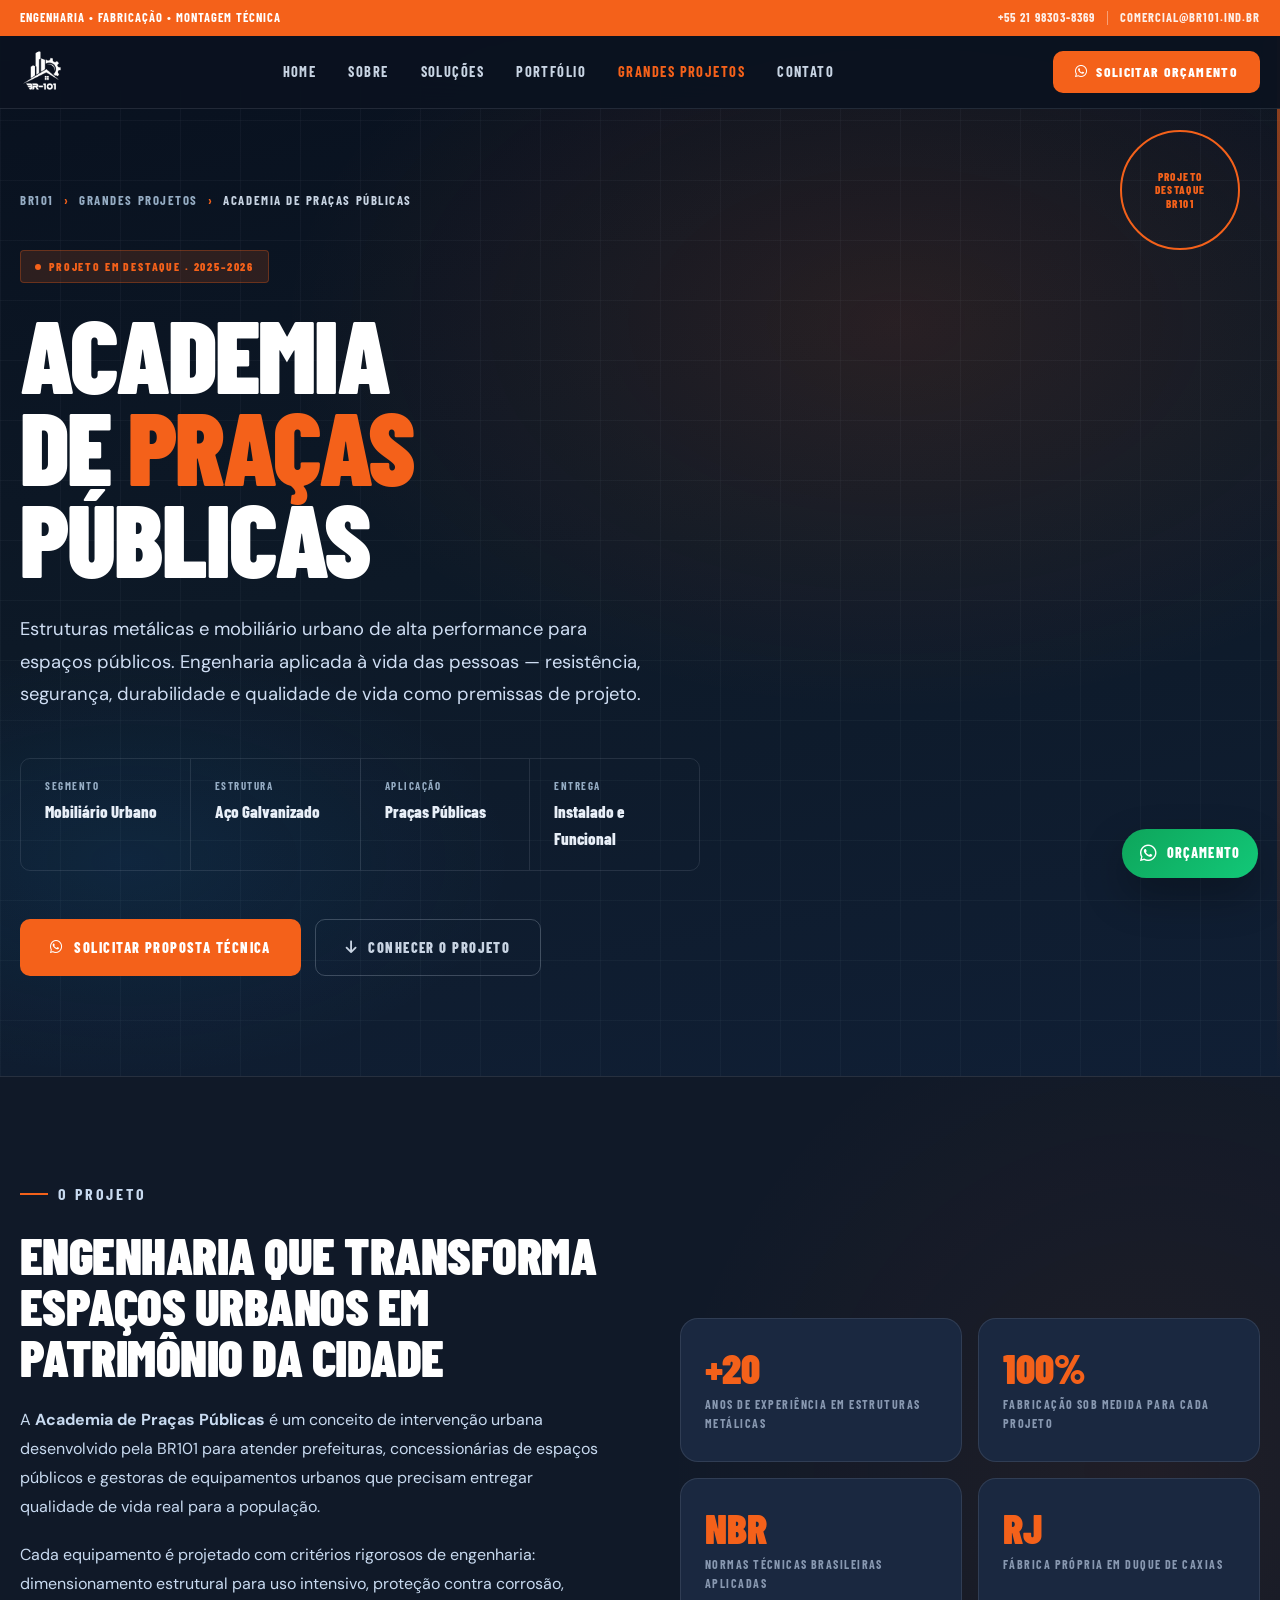
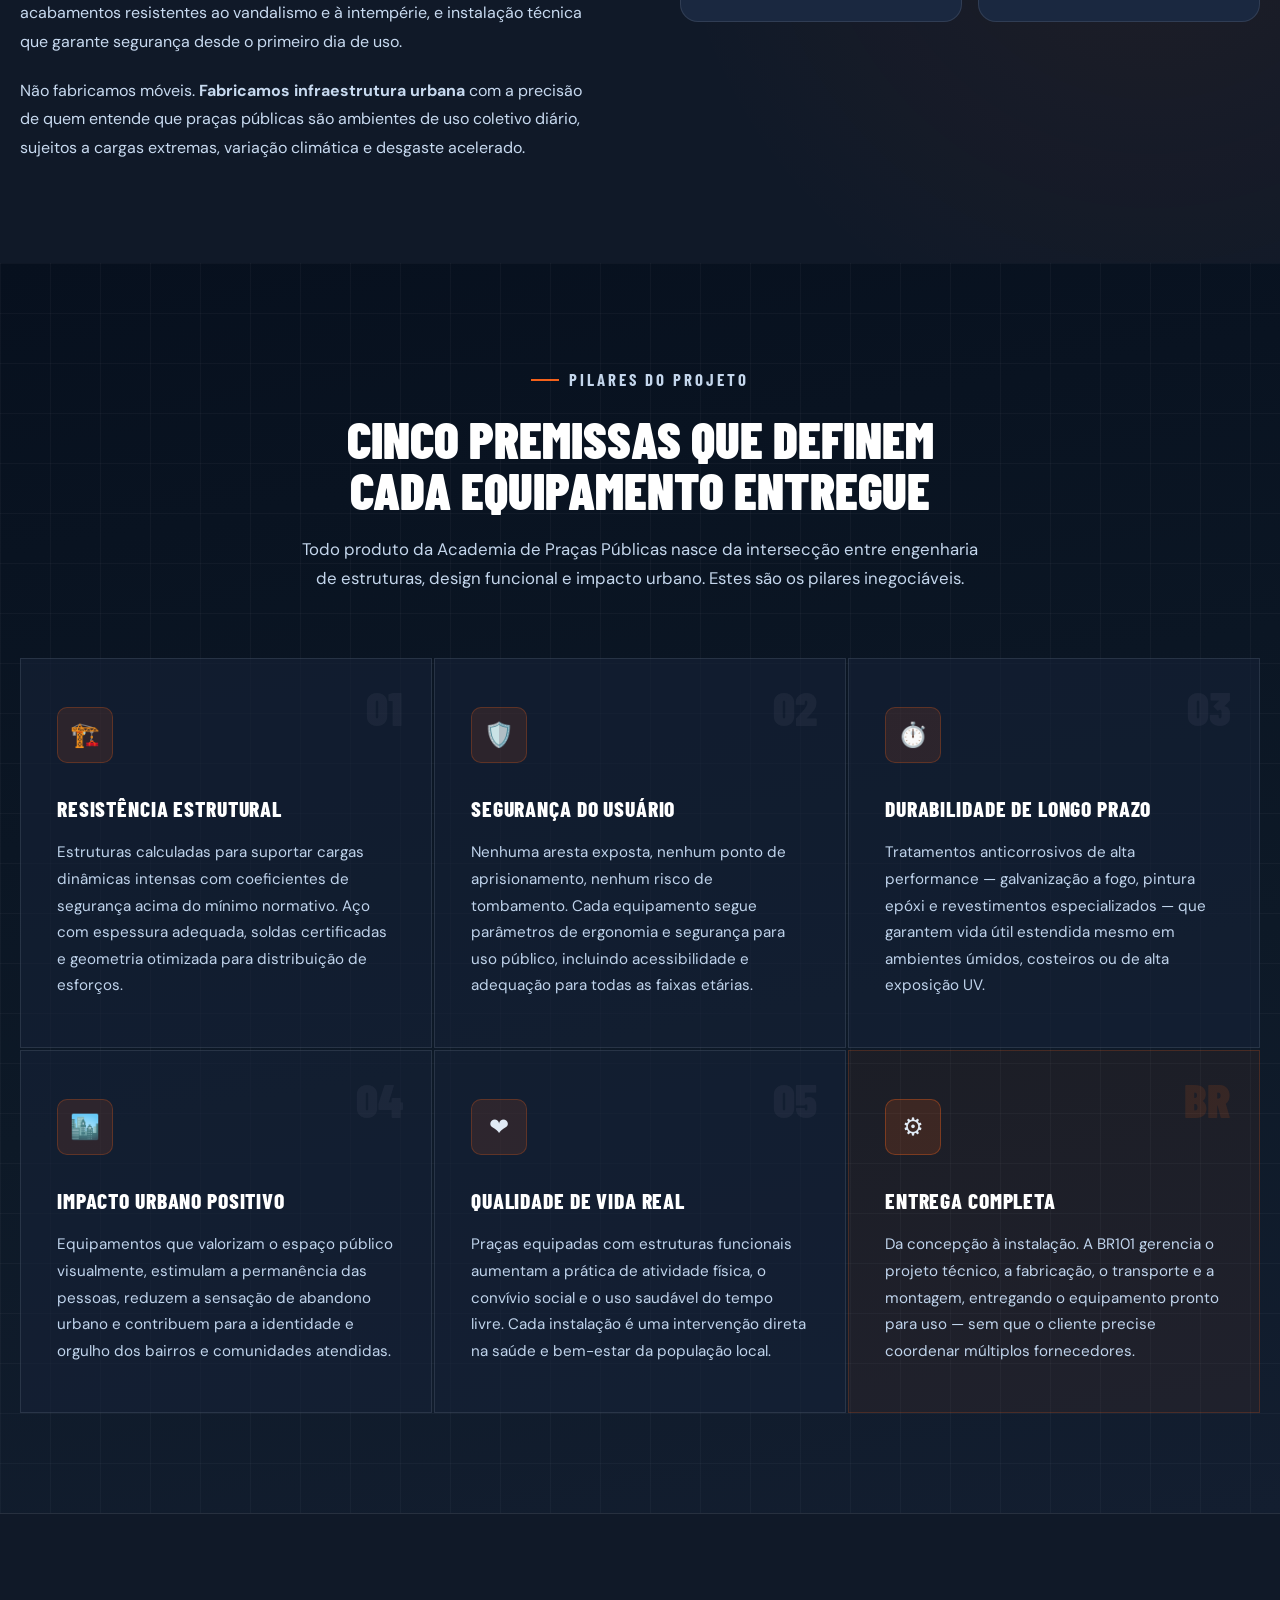
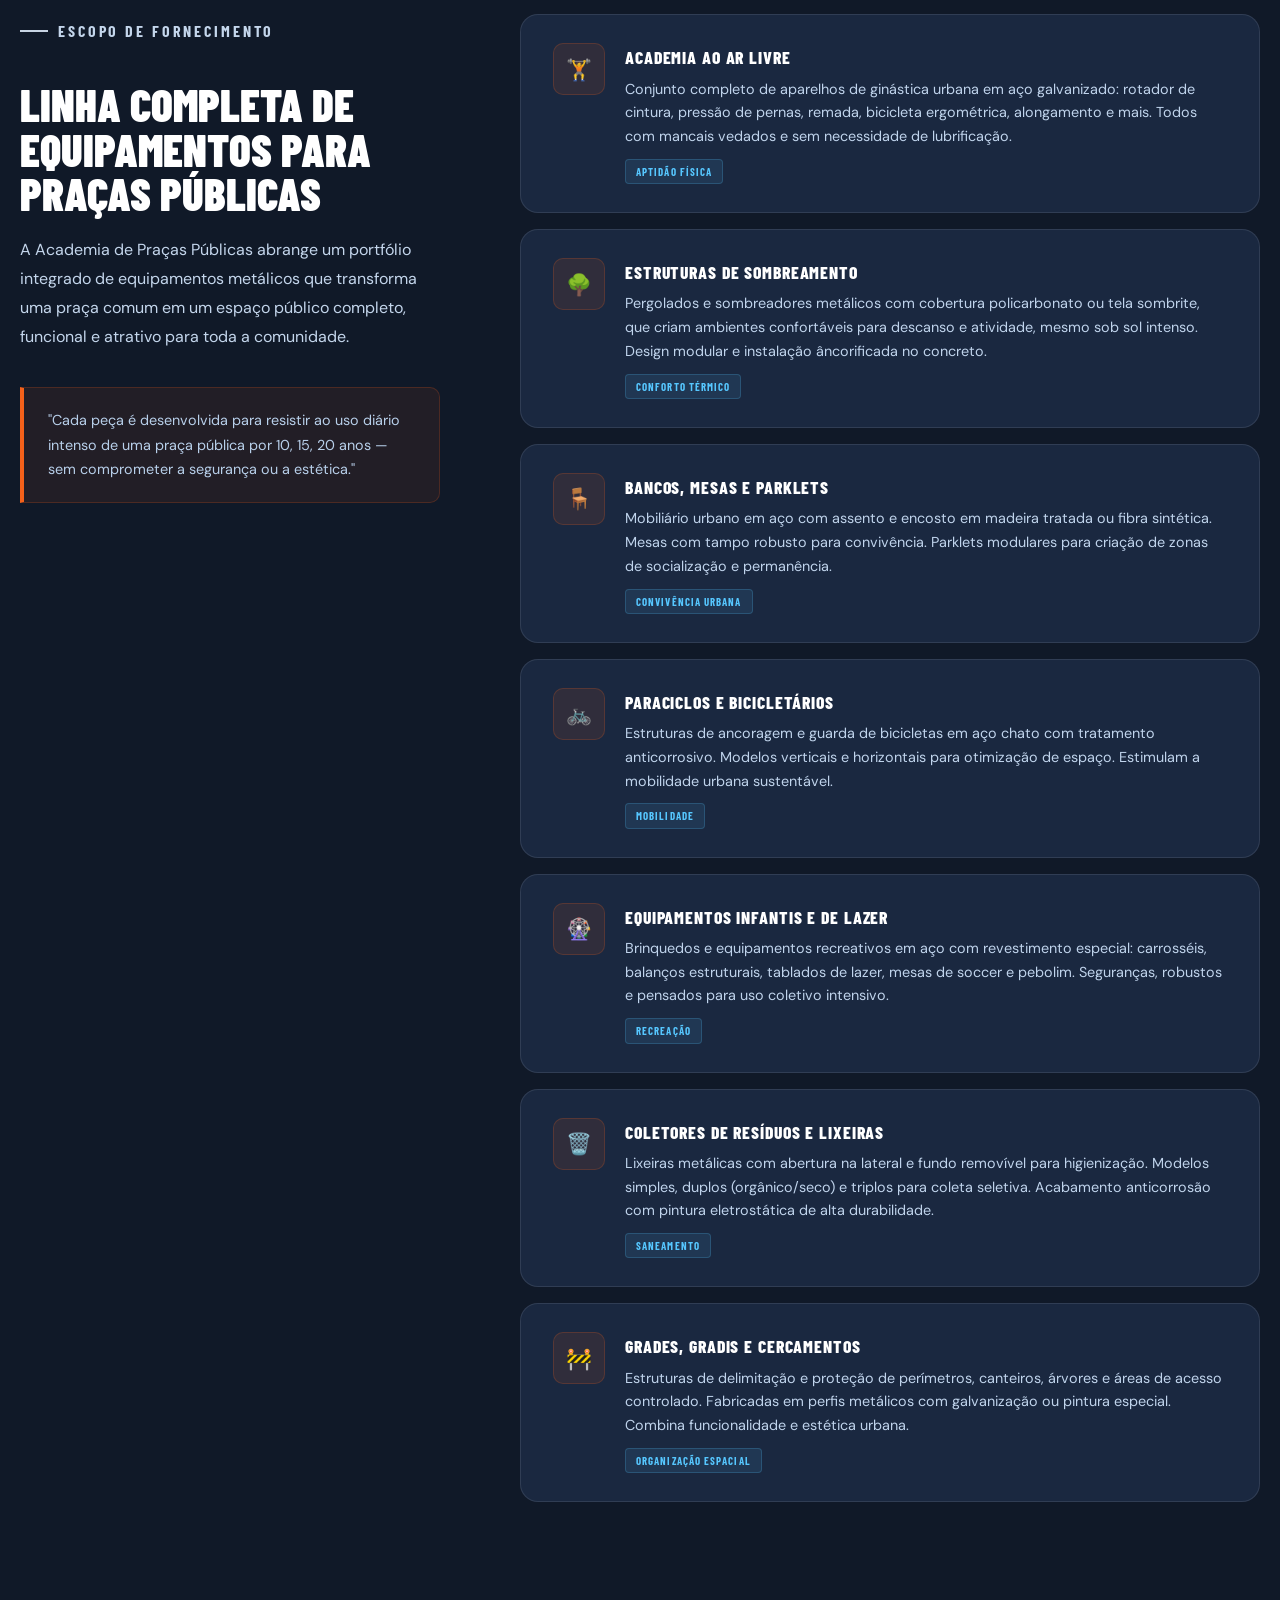
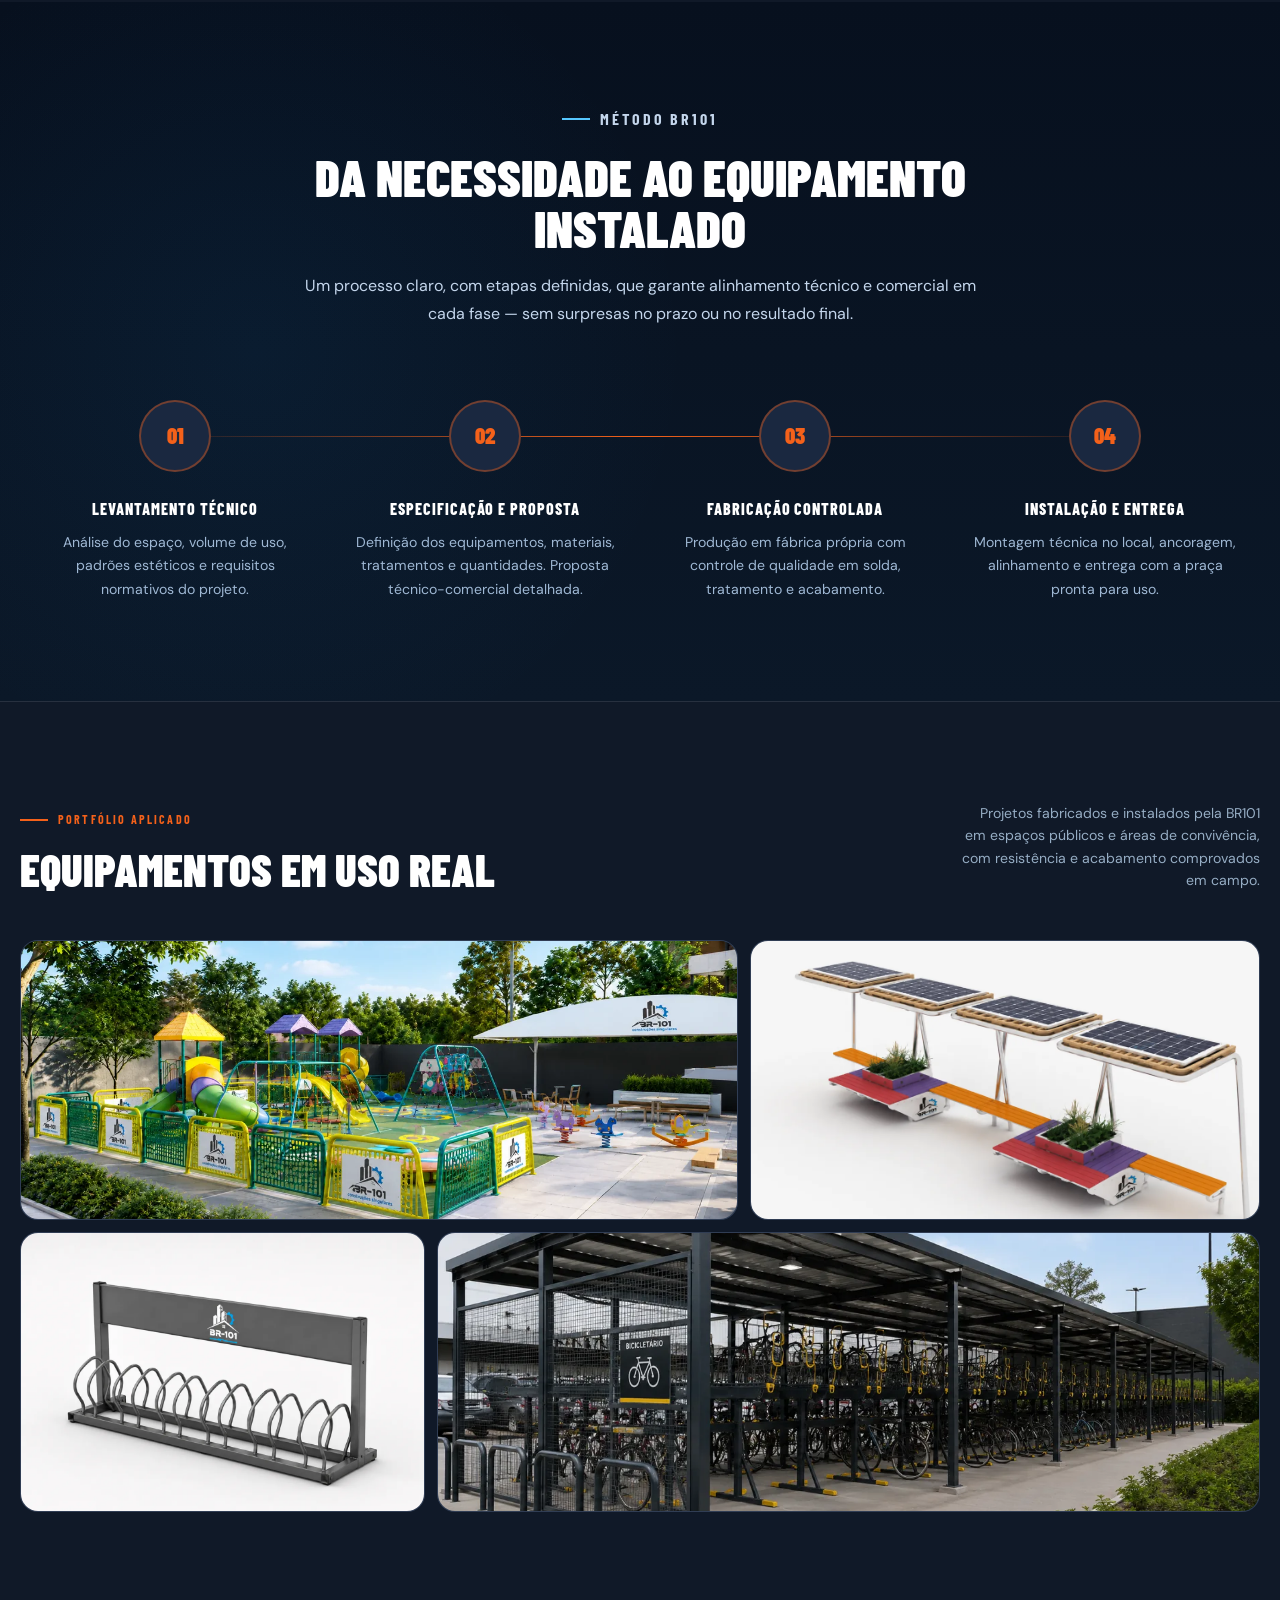
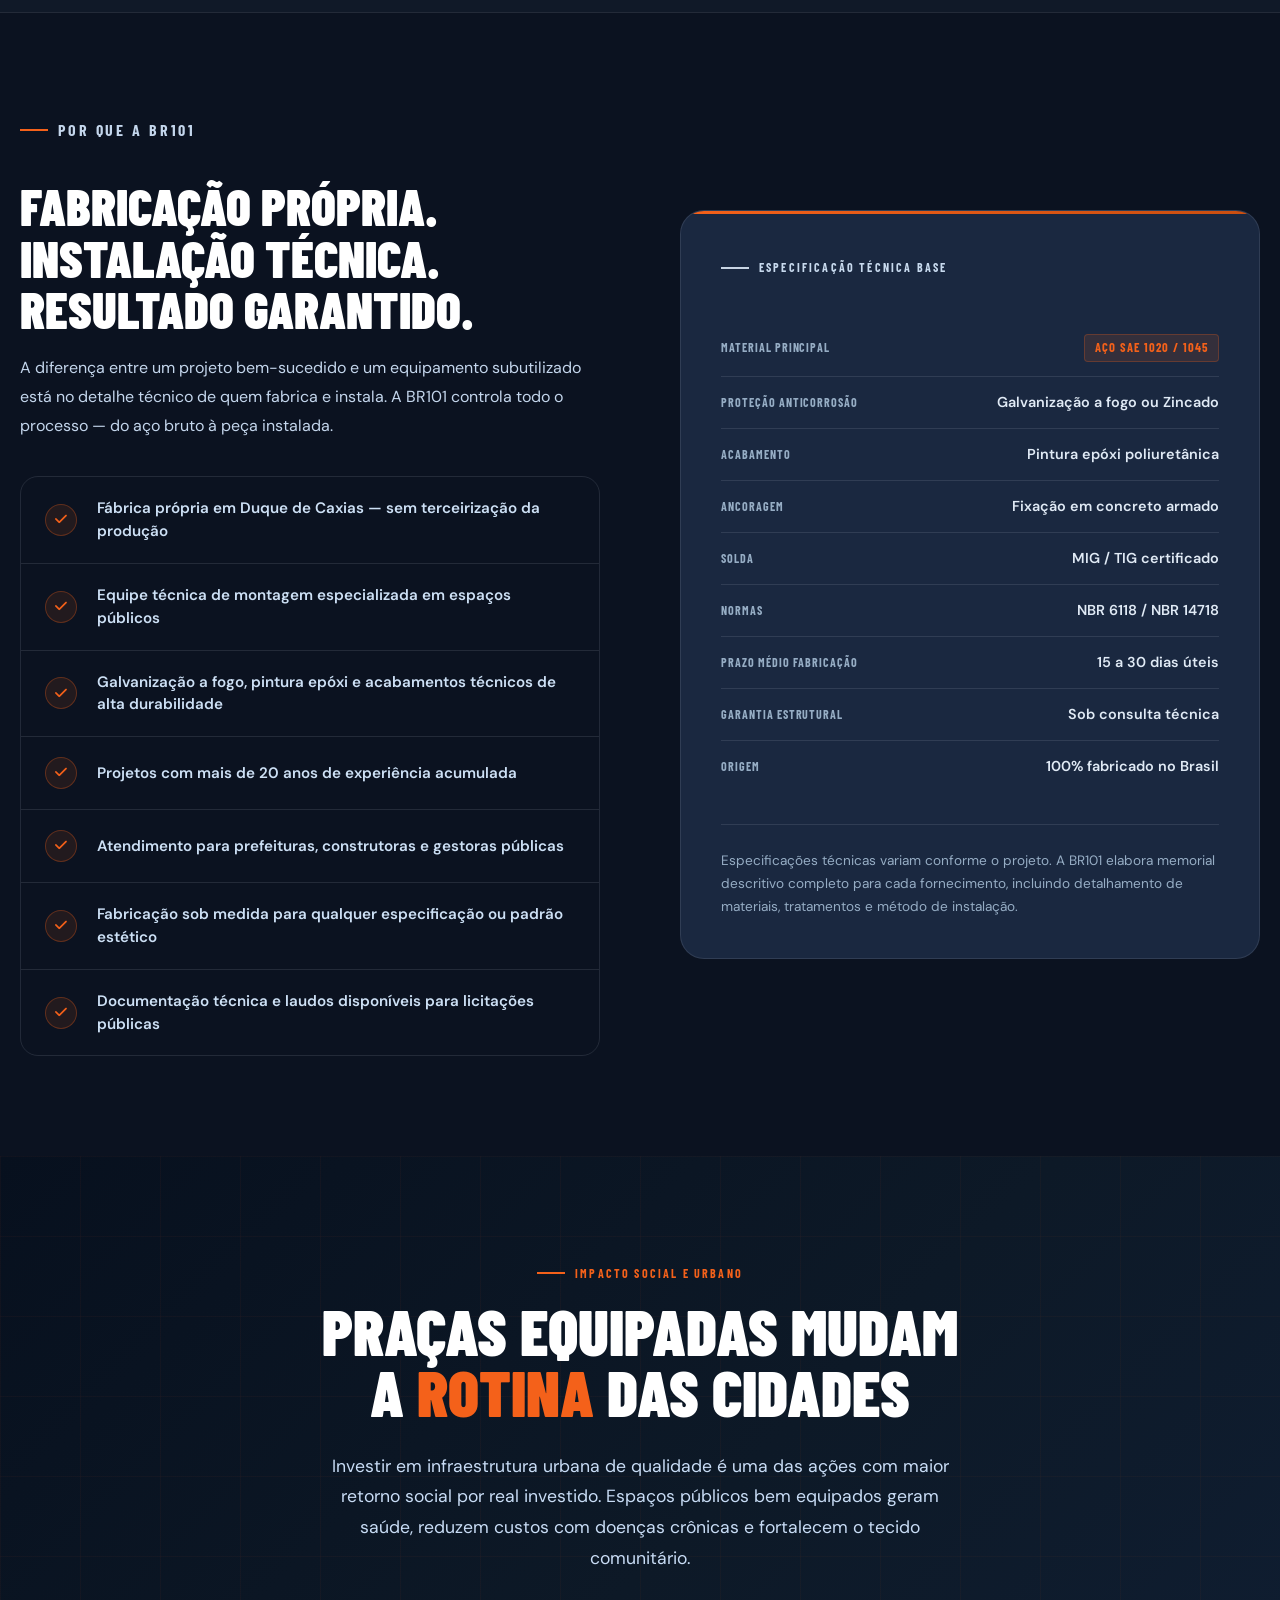
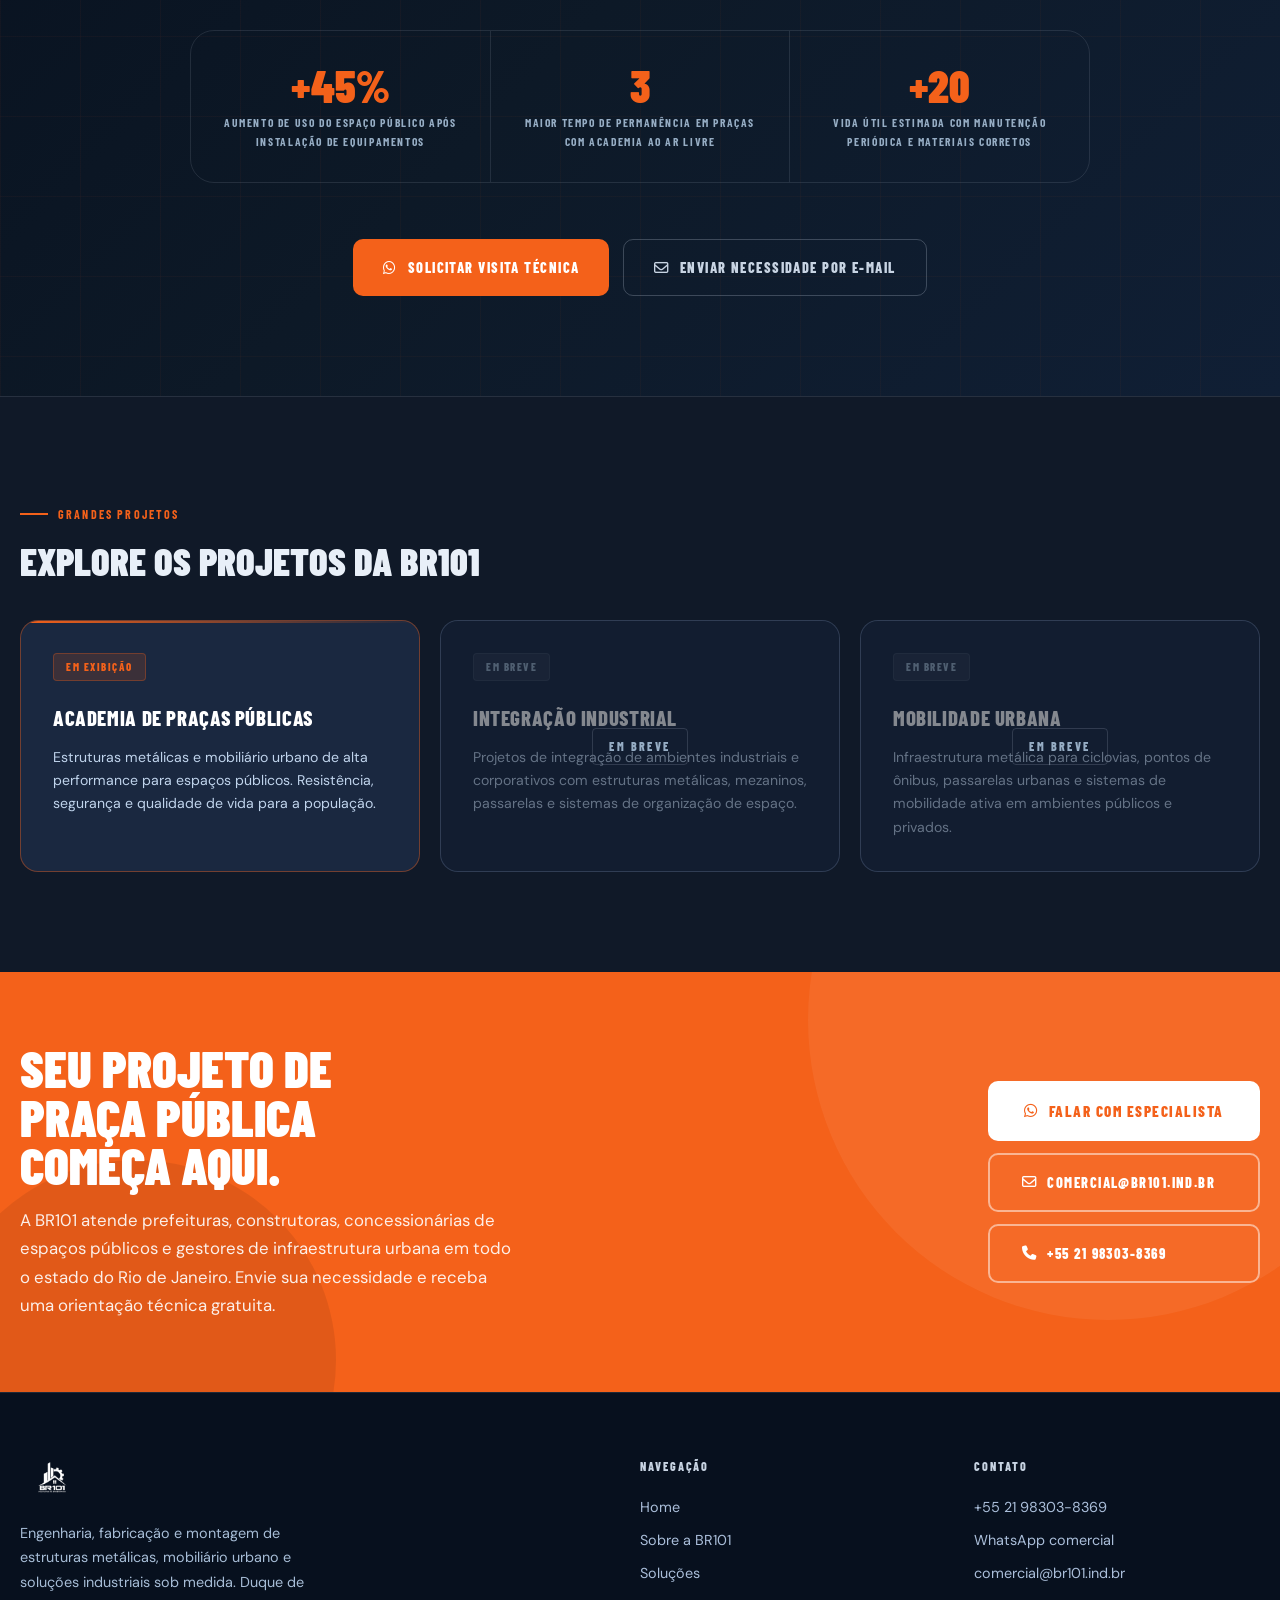
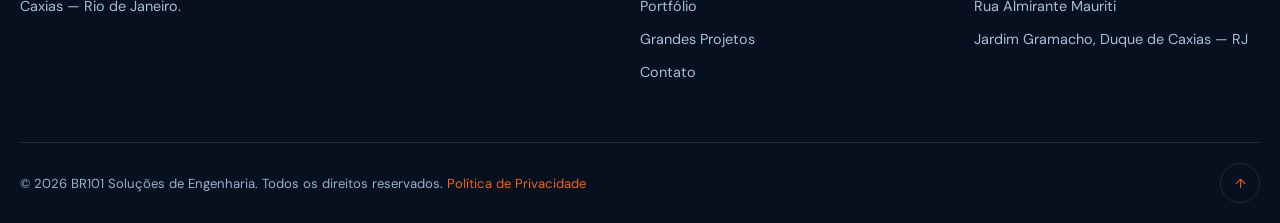
==== grandes-projetos.html @ 7567771e "Versao inicial do site BR101" ====
<!DOCTYPE html>
<html lang="pt-BR">
<head>
<meta charset="utf-8"/>
<meta content="width=device-width, initial-scale=1.0" name="viewport"/>
<meta name="description" content="BR101 Grandes Projetos — Academia de Praças Públicas: estruturas metálicas e mobiliário urbano de alta performance para espaços públicos com resistência, segurança e impacto urbano."/>
<meta property="og:title" content="BR101 | Grandes Projetos — Academia de Praças Públicas"/>
<meta property="og:description" content="Estruturas metálicas e mobiliário urbano de alta performance para espaços públicos. Resistência, segurança, durabilidade e qualidade de vida para a população."/>
<meta property="og:type" content="website"/>
<meta name="theme-color" content="#0b1220"/>
<title>BR101 | Grandes Projetos — Academia de Praças Públicas</title>

<!-- Fonts -->
<link href="https://fonts.googleapis.com" rel="preconnect"/>
<link crossorigin="" href="https://fonts.gstatic.com" rel="preconnect"/>
<link href="https://fonts.googleapis.com/css2?family=Barlow+Condensed:wght@400;600;700;800;900&family=DM+Sans:wght@400;500;600;700&family=Barlow:wght@400;500;600;700&display=swap" rel="stylesheet"/>
<link rel="stylesheet" href="https://cdnjs.cloudflare.com/ajax/libs/font-awesome/6.5.0/css/all.min.css"/>

<style>
/* ============================================================
   BR101 — GRANDES PROJETOS
   Design: Industrial-Técnico | Tipografia: Barlow Condensed + DM Sans
   Paleta: Navy profundo + Laranja industrial + Aço
============================================================ */

:root {
  --navy:        #0b1220;
  --navy-mid:    #101928;
  --navy-soft:   #162238;
  --navy-card:   #1a2840;
  --steel:       #c8d4e3;
  --steel-dark:  #8898b0;
  --orange:      #f4611a;
  --orange-dark: #c94e10;
  --orange-glow: rgba(244,97,26,0.18);
  --cyan:        #56c7ff;
  --blue:        #1687d9;
  --white:       #ffffff;
  --text-body:   #e8eff8;
  --text-muted:  #96adc4;
  --line:        rgba(200,212,227,0.12);
  --ease:        cubic-bezier(0.22, 0.9, 0.24, 1);
  --r-sm:        10px;
  --r-md:        18px;
  --r-lg:        24px;
}

*, *::before, *::after { box-sizing: border-box; margin: 0; padding: 0; }
html { scroll-behavior: smooth; }

body {
  font-family: 'DM Sans', 'Barlow', system-ui, sans-serif;
  background: var(--navy);
  color: #e0eaf5;
  overflow-x: hidden;
  line-height: 1.6;
}

a { color: inherit; text-decoration: none; }
img { display: block; max-width: 100%; }

/* ============================================================
   LAYOUT UTILITIES
============================================================ */
.container {
  width: min(1280px, calc(100% - 40px));
  margin-inline: auto;
}

.section {
  padding: 100px 0;
}

.eyebrow {
  display: inline-flex;
  align-items: center;
  gap: 10px;
  font-family: 'Barlow Condensed', sans-serif;
  font-size: 0.75rem;
  font-weight: 700;
  letter-spacing: 0.18em;
  text-transform: uppercase;
  color: var(--orange);
  margin-bottom: 18px;
}

.eyebrow::before {
  content: '';
  display: block;
  width: 28px;
  height: 2px;
  background: var(--orange);
  flex-shrink: 0;
}

.eyebrow.steel {
  color: rgba(210,228,248,0.95);
}
.eyebrow.steel::before {
  background: var(--steel);
}
.eyebrow.cyan {
  color: var(--cyan);
}
.eyebrow.cyan::before {
  background: var(--cyan);
}

/* ============================================================
   HEADER / NAV
============================================================ */
.site-header {
  position: fixed;
  top: 0;
  left: 0;
  right: 0;
  z-index: 900;
  background: rgba(11,18,32,0.95);
  backdrop-filter: blur(18px);
  border-bottom: 1px solid var(--line);
}

.header-top {
  background: var(--orange);
  padding: 8px 0;
}

.header-top-inner {
  display: flex;
  justify-content: space-between;
  align-items: center;
  font-family: 'Barlow Condensed', sans-serif;
  font-size: 0.78rem;
  font-weight: 700;
  letter-spacing: 0.08em;
  text-transform: uppercase;
  color: #fff;
}

.header-top-inner a {
  color: #fff;
  opacity: 0.9;
  transition: opacity 0.2s;
}
.header-top-inner a:hover { opacity: 1; }

.top-divider {
  width: 1px;
  height: 14px;
  background: rgba(255,255,255,0.4);
  margin: 0 12px;
  display: inline-block;
  vertical-align: middle;
}

.nav {
  display: flex;
  align-items: center;
  justify-content: space-between;
  height: 72px;
  gap: 24px;
}

.logo img {
  height: 44px;
  width: auto;
}

.nav-links {
  display: flex;
  align-items: center;
  gap: 32px;
  font-family: 'Barlow Condensed', sans-serif;
  font-size: 0.9rem;
  font-weight: 700;
  letter-spacing: 0.1em;
  text-transform: uppercase;
}

.nav-links a {
  color: var(--steel);
  transition: color 0.2s;
  position: relative;
}

.nav-links a::after {
  content: '';
  position: absolute;
  bottom: -4px;
  left: 0;
  right: 0;
  height: 2px;
  background: var(--orange);
  transform: scaleX(0);
  transform-origin: left;
  transition: transform 0.25s var(--ease);
}

.nav-links a:hover { color: #fff; }
.nav-links a:hover::after { transform: scaleX(1); }
.nav-links a.active { color: var(--orange); }

.nav-cta {
  display: inline-flex;
  align-items: center;
  gap: 8px;
  padding: 10px 22px;
  background: var(--orange);
  color: #fff;
  font-family: 'Barlow Condensed', sans-serif;
  font-size: 0.85rem;
  font-weight: 800;
  letter-spacing: 0.1em;
  text-transform: uppercase;
  border-radius: var(--r-sm);
  transition: background 0.2s, transform 0.2s;
}

.nav-cta:hover {
  background: var(--orange-dark);
  transform: translateY(-2px);
}

.menu-toggle {
  display: none;
  flex-direction: column;
  gap: 5px;
  width: 36px;
  cursor: pointer;
  background: none;
  border: 1px solid rgba(200,212,227,0.2);
  padding: 8px 7px;
  border-radius: 8px;
}

.menu-toggle span {
  display: block;
  height: 2px;
  background: var(--steel);
  border-radius: 2px;
  transition: transform 0.3s var(--ease), opacity 0.2s;
}

/* ============================================================
   PAGE HERO — GRANDE PROJETO
============================================================ */
.page-hero {
  position: relative;
  min-height: 100vh;
  display: flex;
  flex-direction: column;
  justify-content: flex-end;
  overflow: hidden;
  padding-top: 110px;
}

.hero-bg {
  position: absolute;
  inset: 0;
  background:
    radial-gradient(ellipse 80% 60% at 70% 30%, rgba(244,97,26,0.12), transparent 60%),
    radial-gradient(ellipse 60% 40% at 10% 80%, rgba(22,135,217,0.1), transparent 50%),
    linear-gradient(170deg, #08101e 0%, #0d1927 50%, #101f35 100%);
}

/* Blueprint grid overlay */
.hero-bg::before {
  content: '';
  position: absolute;
  inset: 0;
  background-image:
    linear-gradient(rgba(200,212,227,0.04) 1px, transparent 1px),
    linear-gradient(90deg, rgba(200,212,227,0.04) 1px, transparent 1px);
  background-size: 60px 60px;
}

/* Diagonal accent stripe */
.hero-bg::after {
  content: '';
  position: absolute;
  top: 0;
  right: 0;
  width: 3px;
  height: 100%;
  background: linear-gradient(to bottom, var(--orange), transparent);
  opacity: 0.6;
}

.hero-badge {
  position: absolute;
  top: 130px;
  right: 40px;
  display: flex;
  flex-direction: column;
  align-items: center;
  justify-content: center;
  width: 120px;
  height: 120px;
  border: 2px solid var(--orange);
  border-radius: 50%;
  font-family: 'Barlow Condensed', sans-serif;
  font-size: 0.7rem;
  font-weight: 800;
  letter-spacing: 0.12em;
  text-transform: uppercase;
  color: var(--orange);
  text-align: center;
  line-height: 1.2;
  animation: rotate-badge 20s linear infinite;
}

@keyframes rotate-badge {
  to { transform: rotate(360deg); }
}

.hero-badge-inner {
  animation: rotate-badge-reverse 20s linear infinite;
  text-align: center;
}

@keyframes rotate-badge-reverse {
  to { transform: rotate(-360deg); }
}

.hero-content {
  position: relative;
  z-index: 2;
  padding: 80px 0 100px;
}

.hero-breadcrumb {
  display: flex;
  align-items: center;
  gap: 10px;
  font-family: 'Barlow Condensed', sans-serif;
  font-size: 0.8rem;
  font-weight: 700;
  letter-spacing: 0.12em;
  text-transform: uppercase;
  color: var(--text-muted);
  margin-bottom: 40px;
}

.hero-breadcrumb a {
  color: var(--text-muted);
  transition: color 0.2s;
}
.hero-breadcrumb a:hover { color: var(--orange); }
.hero-breadcrumb .sep { color: var(--orange); }

.hero-label {
  display: inline-flex;
  align-items: center;
  gap: 8px;
  padding: 6px 14px;
  background: rgba(244,97,26,0.15);
  border: 1px solid rgba(244,97,26,0.3);
  border-radius: 4px;
  font-family: 'Barlow Condensed', sans-serif;
  font-size: 0.72rem;
  font-weight: 800;
  letter-spacing: 0.16em;
  text-transform: uppercase;
  color: var(--orange);
  margin-bottom: 24px;
}

.hero-label::before {
  content: '';
  width: 6px;
  height: 6px;
  background: var(--orange);
  border-radius: 50%;
  animation: pulse-dot 2s ease-in-out infinite;
}

@keyframes pulse-dot {
  0%, 100% { opacity: 1; transform: scale(1); }
  50% { opacity: 0.4; transform: scale(0.7); }
}

.page-hero h1 {
  font-family: 'Barlow Condensed', sans-serif;
  font-size: clamp(3.5rem, 8vw, 7.5rem);
  font-weight: 900;
  line-height: 0.9;
  letter-spacing: -0.02em;
  text-transform: uppercase;
  color: var(--white);
  max-width: 900px;
  margin-bottom: 30px;
}

.page-hero h1 em {
  font-style: normal;
  color: var(--orange);
}

.hero-desc {
  font-size: 1.15rem;
  line-height: 1.75;
  color: var(--steel);
  max-width: 640px;
  margin-bottom: 48px;
}

.hero-specs {
  display: flex;
  gap: 0;
  margin-bottom: 48px;
  border: 1px solid var(--line);
  border-radius: var(--r-sm);
  overflow: hidden;
  max-width: 680px;
}

.hero-spec {
  flex: 1;
  padding: 18px 24px;
  border-right: 1px solid var(--line);
  display: flex;
  flex-direction: column;
  gap: 4px;
}

.hero-spec:last-child { border-right: none; }

.hero-spec-label {
  font-family: 'Barlow Condensed', sans-serif;
  font-size: 0.68rem;
  font-weight: 700;
  letter-spacing: 0.14em;
  text-transform: uppercase;
  color: var(--text-muted);
}

.hero-spec-value {
  font-family: 'Barlow Condensed', sans-serif;
  font-size: 1.05rem;
  font-weight: 800;
  color: var(--white);
}

.hero-actions {
  display: flex;
  flex-wrap: wrap;
  gap: 14px;
}

.btn-primary {
  display: inline-flex;
  align-items: center;
  gap: 10px;
  padding: 16px 30px;
  background: var(--orange);
  color: #fff;
  font-family: 'Barlow Condensed', sans-serif;
  font-size: 0.9rem;
  font-weight: 800;
  letter-spacing: 0.1em;
  text-transform: uppercase;
  border-radius: var(--r-sm);
  transition: background 0.2s, transform 0.2s, box-shadow 0.2s;
}

.btn-primary:hover {
  background: var(--orange-dark);
  transform: translateY(-3px);
  box-shadow: 0 20px 40px rgba(244,97,26,0.3);
}

.btn-ghost {
  display: inline-flex;
  align-items: center;
  gap: 10px;
  padding: 16px 30px;
  border: 1px solid rgba(200,212,227,0.25);
  color: var(--steel);
  font-family: 'Barlow Condensed', sans-serif;
  font-size: 0.9rem;
  font-weight: 800;
  letter-spacing: 0.1em;
  text-transform: uppercase;
  border-radius: var(--r-sm);
  transition: border-color 0.2s, color 0.2s, transform 0.2s;
}

.btn-ghost:hover {
  border-color: var(--orange);
  color: var(--orange);
  transform: translateY(-2px);
}

/* ============================================================
   ABOUT PROJECT SECTION
============================================================ */
.about-project {
  background:
    radial-gradient(circle at 90% 50%, rgba(244,97,26,0.07), transparent 40%),
    var(--navy-mid);
  border-top: 1px solid var(--line);
}

.about-grid {
  display: grid;
  grid-template-columns: 1fr 1fr;
  gap: 80px;
  align-items: center;
}

.about-text h2 {
  font-family: 'Barlow Condensed', sans-serif;
  font-size: clamp(2.2rem, 4vw, 3.6rem);
  font-weight: 900;
  letter-spacing: -0.01em;
  text-transform: uppercase;
  line-height: 1.0;
  color: var(--white);
  margin-bottom: 24px;
}

.about-text p {
  font-size: 1rem;
  line-height: 1.8;
  color: var(--text-body);
  margin-bottom: 20px;
}

.about-text p:last-of-type { margin-bottom: 0; }

.about-visual {
  display: flex;
  flex-direction: column;
  gap: 16px;
}

.stats-grid {
  display: grid;
  grid-template-columns: 1fr 1fr;
  gap: 16px;
}

.stat-card {
  background: var(--navy-card);
  border: 1px solid var(--line);
  border-radius: var(--r-md);
  padding: 28px 24px;
  position: relative;
  overflow: hidden;
  transition: border-color 0.3s, transform 0.3s;
}

.stat-card::before {
  content: '';
  position: absolute;
  bottom: 0;
  left: 0;
  right: 0;
  height: 3px;
  background: linear-gradient(90deg, var(--orange), var(--orange-dark));
  transform: scaleX(0);
  transform-origin: left;
  transition: transform 0.4s var(--ease);
}

.stat-card:hover {
  border-color: rgba(244,97,26,0.3);
  transform: translateY(-3px);
}

.stat-card:hover::before { transform: scaleX(1); }

.stat-number {
  font-family: 'Barlow Condensed', sans-serif;
  font-size: 2.6rem;
  font-weight: 900;
  color: var(--orange);
  line-height: 1;
  margin-bottom: 6px;
}

.stat-label {
  font-family: 'Barlow Condensed', sans-serif;
  font-size: 0.75rem;
  font-weight: 700;
  letter-spacing: 0.12em;
  text-transform: uppercase;
  color: var(--steel-dark);
}

/* ============================================================
   PILLARS — PILARES DO PROJETO
============================================================ */
.pillars {
  background:
    linear-gradient(170deg, #07101e 0%, #0d1927 60%, #131e30 100%);
  position: relative;
  overflow: hidden;
}

.pillars::before {
  content: '';
  position: absolute;
  inset: 0;
  background-image:
    linear-gradient(rgba(255,255,255,0.03) 1px, transparent 1px),
    linear-gradient(90deg, rgba(255,255,255,0.03) 1px, transparent 1px);
  background-size: 50px 50px;
  pointer-events: none;
}

.pillars-header {
  text-align: center;
  max-width: 680px;
  margin: 0 auto 64px;
}

.pillars-header h2 {
  font-family: 'Barlow Condensed', sans-serif;
  font-size: clamp(2rem, 4vw, 3.4rem);
  font-weight: 900;
  text-transform: uppercase;
  line-height: 1.0;
  color: var(--white);
  margin-bottom: 20px;
}

.pillars-header p {
  font-size: 1.05rem;
  line-height: 1.75;
  color: var(--steel);
}

.pillars-grid {
  display: grid;
  grid-template-columns: repeat(3, 1fr);
  gap: 2px;
  position: relative;
  z-index: 1;
}

.pillar-card {
  background: rgba(22, 34, 56, 0.6);
  padding: 48px 36px;
  border: 1px solid var(--line);
  position: relative;
  transition: background 0.3s;
  cursor: default;
}

.pillar-card:hover {
  background: rgba(30, 44, 68, 0.8);
}

.pillar-icon {
  width: 56px;
  height: 56px;
  border-radius: var(--r-sm);
  background: rgba(244,97,26,0.12);
  border: 1px solid rgba(244,97,26,0.25);
  display: flex;
  align-items: center;
  justify-content: center;
  font-size: 1.5rem;
  margin-bottom: 28px;
  transition: background 0.3s, border-color 0.3s;
}

.pillar-card:hover .pillar-icon {
  background: rgba(244,97,26,0.2);
  border-color: rgba(244,97,26,0.5);
}

.pillar-num {
  position: absolute;
  top: 24px;
  right: 28px;
  font-family: 'Barlow Condensed', sans-serif;
  font-size: 3rem;
  font-weight: 900;
  color: rgba(200,212,227,0.06);
  line-height: 1;
  pointer-events: none;
}

.pillar-card h3 {
  font-family: 'Barlow Condensed', sans-serif;
  font-size: 1.35rem;
  font-weight: 800;
  text-transform: uppercase;
  letter-spacing: 0.04em;
  color: var(--white);
  margin-bottom: 14px;
}

.pillar-card p {
  font-size: 0.95rem;
  line-height: 1.75;
  color: var(--text-body);
}

/* ============================================================
   SCOPE — ESCOPO TÉCNICO
============================================================ */
.scope {
  background: var(--navy-mid);
  border-top: 1px solid var(--line);
}

.scope-grid {
  display: grid;
  grid-template-columns: 420px 1fr;
  gap: 80px;
  align-items: start;
}

.scope-sticky {
  position: sticky;
  top: 100px;
}

.scope-sticky h2 {
  font-family: 'Barlow Condensed', sans-serif;
  font-size: clamp(2rem, 3.5vw, 3rem);
  font-weight: 900;
  text-transform: uppercase;
  line-height: 1.0;
  color: var(--white);
  margin-bottom: 20px;
}

.scope-sticky p {
  font-size: 1rem;
  line-height: 1.8;
  color: var(--text-body);
  margin-bottom: 36px;
}

.scope-highlight {
  background: rgba(244,97,26,0.08);
  border: 1px solid rgba(244,97,26,0.2);
  border-left: 4px solid var(--orange);
  border-radius: 0 var(--r-sm) var(--r-sm) 0;
  padding: 20px 24px;
  font-size: 0.9rem;
  line-height: 1.7;
  color: var(--steel);
  font-style: italic;
}

.items-list {
  display: flex;
  flex-direction: column;
  gap: 16px;
}

.scope-item {
  background: var(--navy-card);
  border: 1px solid var(--line);
  border-radius: var(--r-md);
  padding: 28px 32px;
  display: grid;
  grid-template-columns: 52px 1fr;
  gap: 20px;
  align-items: start;
  transition: border-color 0.3s, transform 0.3s;
}

.scope-item:hover {
  border-color: rgba(244,97,26,0.25);
  transform: translateX(6px);
}

.scope-item-icon {
  width: 52px;
  height: 52px;
  background: rgba(244,97,26,0.1);
  border: 1px solid rgba(244,97,26,0.2);
  border-radius: var(--r-sm);
  display: flex;
  align-items: center;
  justify-content: center;
  font-size: 1.3rem;
  flex-shrink: 0;
}

.scope-item-content h4 {
  font-family: 'Barlow Condensed', sans-serif;
  font-size: 1.1rem;
  font-weight: 800;
  text-transform: uppercase;
  letter-spacing: 0.05em;
  color: var(--white);
  margin-bottom: 6px;
}

.scope-item-content p {
  font-size: 0.9rem;
  line-height: 1.65;
  color: var(--text-body);
  margin: 0;
}

.scope-item-tag {
  display: inline-block;
  margin-top: 10px;
  padding: 3px 10px;
  background: rgba(86,199,255,0.1);
  border: 1px solid rgba(86,199,255,0.2);
  border-radius: 4px;
  font-family: 'Barlow Condensed', sans-serif;
  font-size: 0.68rem;
  font-weight: 700;
  letter-spacing: 0.1em;
  text-transform: uppercase;
  color: var(--cyan);
}

/* ============================================================
   PROCESS — COMO EXECUTAMOS
============================================================ */
.process {
  background:
    radial-gradient(circle at 20% 50%, rgba(22,135,217,0.07), transparent 40%),
    linear-gradient(180deg, #07101e, #0b1828);
  position: relative;
  overflow: hidden;
}

.process-header {
  text-align: center;
  max-width: 680px;
  margin: 0 auto 72px;
}

.process-header h2 {
  font-family: 'Barlow Condensed', sans-serif;
  font-size: clamp(2rem, 4vw, 3.4rem);
  font-weight: 900;
  text-transform: uppercase;
  line-height: 1.0;
  color: var(--white);
  margin-bottom: 18px;
}

.process-header p {
  font-size: 1rem;
  line-height: 1.75;
  color: var(--steel);
}

.steps-track {
  display: grid;
  grid-template-columns: repeat(4, 1fr);
  gap: 0;
  position: relative;
}

.steps-track::before {
  content: '';
  position: absolute;
  top: 36px;
  left: 10%;
  right: 10%;
  height: 1px;
  background: linear-gradient(90deg, transparent, var(--orange), transparent);
  pointer-events: none;
}

.step-item {
  padding: 0 20px;
  text-align: center;
  position: relative;
}

.step-circle {
  width: 72px;
  height: 72px;
  border-radius: 50%;
  border: 2px solid rgba(244,97,26,0.4);
  background: var(--navy-card);
  display: flex;
  align-items: center;
  justify-content: center;
  font-family: 'Barlow Condensed', sans-serif;
  font-size: 1.4rem;
  font-weight: 900;
  color: var(--orange);
  margin: 0 auto 24px;
  position: relative;
  z-index: 1;
  transition: background 0.3s, border-color 0.3s, transform 0.3s;
}

.step-item:hover .step-circle {
  background: rgba(244,97,26,0.15);
  border-color: var(--orange);
  transform: scale(1.08);
}

.step-item h4 {
  font-family: 'Barlow Condensed', sans-serif;
  font-size: 1rem;
  font-weight: 800;
  text-transform: uppercase;
  letter-spacing: 0.06em;
  color: var(--white);
  margin-bottom: 10px;
}

.step-item p {
  font-size: 0.88rem;
  line-height: 1.65;
  color: var(--text-muted);
}

/* ============================================================
   GALLERY — APLICAÇÕES VISUAIS
============================================================ */
.gallery {
  background: var(--navy-mid);
  border-top: 1px solid var(--line);
}

.gallery-header {
  display: flex;
  justify-content: space-between;
  align-items: flex-end;
  margin-bottom: 48px;
  gap: 24px;
}

.gallery-header h2 {
  font-family: 'Barlow Condensed', sans-serif;
  font-size: clamp(2rem, 3.5vw, 3rem);
  font-weight: 900;
  text-transform: uppercase;
  line-height: 1.0;
  color: var(--white);
}

.gallery-note {
  font-size: 0.88rem;
  color: var(--text-muted);
  max-width: 300px;
  text-align: right;
  line-height: 1.6;
}

.gallery-mosaic {
  display: grid;
  grid-template-columns: repeat(12, 1fr);
  grid-template-rows: 280px 280px;
  gap: 12px;
}

.gallery-item {
  border-radius: var(--r-md);
  overflow: hidden;
  position: relative;
  background: var(--navy-card);
  border: 1px solid var(--line);
}

.gallery-item:nth-child(1) { grid-column: span 7; grid-row: span 1; }
.gallery-item:nth-child(2) { grid-column: span 5; grid-row: span 1; }
.gallery-item:nth-child(3) { grid-column: span 4; grid-row: span 1; }
.gallery-item:nth-child(4) { grid-column: span 8; grid-row: span 1; }

.gallery-placeholder {
  width: 100%;
  height: 100%;
  display: flex;
  flex-direction: column;
  align-items: center;
  justify-content: center;
  gap: 12px;
  background:
    linear-gradient(135deg, rgba(22,34,56,0.8), rgba(16,26,44,0.9));
  position: relative;
  overflow: hidden;
}

.gallery-placeholder::before {
  content: '';
  position: absolute;
  inset: 0;
  background-image:
    linear-gradient(rgba(200,212,227,0.04) 1px, transparent 1px),
    linear-gradient(90deg, rgba(200,212,227,0.04) 1px, transparent 1px);
  background-size: 30px 30px;
}

.gallery-placeholder-icon {
  font-size: 2rem;
  opacity: 0.35;
  position: relative;
  z-index: 1;
}

.gallery-placeholder-text {
  font-family: 'Barlow Condensed', sans-serif;
  font-size: 0.78rem;
  font-weight: 700;
  letter-spacing: 0.1em;
  text-transform: uppercase;
  color: var(--text-muted);
  position: relative;
  z-index: 1;
}

.gallery-overlay {
  position: absolute;
  inset: 0;
  background: linear-gradient(to top, rgba(11,18,32,0.8), transparent);
  opacity: 0;
  transition: opacity 0.3s;
  display: flex;
  align-items: flex-end;
  padding: 20px;
}

.gallery-item:hover .gallery-overlay { opacity: 1; }

.gallery-overlay-label {
  font-family: 'Barlow Condensed', sans-serif;
  font-size: 0.9rem;
  font-weight: 700;
  letter-spacing: 0.1em;
  text-transform: uppercase;
  color: var(--white);
}

.gallery-real {
  width: 100%;
  height: 100%;
  object-fit: cover;
  transition: transform 0.5s var(--ease);
}

.gallery-item:hover .gallery-real { transform: scale(1.04); }

/* ============================================================
   DIFFERENTIATORS — DIFERENCIAIS TÉCNICOS
============================================================ */
.differentiators {
  background: var(--navy);
  border-top: 1px solid var(--line);
}

.diff-grid {
  display: grid;
  grid-template-columns: 1fr 1fr;
  gap: 80px;
  align-items: center;
}

.diff-copy h2 {
  font-family: 'Barlow Condensed', sans-serif;
  font-size: clamp(2.2rem, 4vw, 3.5rem);
  font-weight: 900;
  text-transform: uppercase;
  line-height: 1.0;
  color: var(--white);
  margin-bottom: 20px;
}

.diff-copy p {
  font-size: 1rem;
  line-height: 1.8;
  color: var(--text-body);
  margin-bottom: 36px;
}

.diff-list {
  display: flex;
  flex-direction: column;
  gap: 0;
  border: 1px solid var(--line);
  border-radius: var(--r-md);
  overflow: hidden;
}

.diff-item {
  display: flex;
  align-items: center;
  gap: 20px;
  padding: 20px 24px;
  border-bottom: 1px solid var(--line);
  transition: background 0.2s;
}

.diff-item:last-child { border-bottom: none; }
.diff-item:hover { background: rgba(255,255,255,0.03); }

.diff-check {
  width: 32px;
  height: 32px;
  border-radius: 50%;
  background: rgba(244,97,26,0.1);
  border: 1px solid rgba(244,97,26,0.3);
  display: flex;
  align-items: center;
  justify-content: center;
  flex-shrink: 0;
  color: var(--orange);
  font-size: 0.85rem;
}

.diff-item-text {
  font-size: 0.95rem;
  font-weight: 600;
  color: var(--steel);
  line-height: 1.5;
}

.diff-visual {
  background: var(--navy-card);
  border: 1px solid var(--line);
  border-radius: var(--r-lg);
  padding: 40px;
  position: relative;
  overflow: hidden;
}

.diff-visual::before {
  content: '';
  position: absolute;
  top: 0;
  left: 0;
  right: 0;
  height: 3px;
  background: linear-gradient(90deg, var(--orange), var(--orange-dark));
}

.tech-spec-table {
  width: 100%;
  border-collapse: collapse;
}

.tech-spec-table tr {
  border-bottom: 1px solid var(--line);
}

.tech-spec-table tr:last-child { border-bottom: none; }

.tech-spec-table td {
  padding: 14px 0;
  font-size: 0.9rem;
  vertical-align: middle;
}

.tech-spec-table td:first-child {
  color: var(--text-muted);
  font-family: 'Barlow Condensed', sans-serif;
  font-weight: 700;
  letter-spacing: 0.08em;
  text-transform: uppercase;
  font-size: 0.75rem;
  width: 40%;
}

.tech-spec-table td:last-child {
  color: var(--white);
  font-weight: 600;
  text-align: right;
}

.tech-spec-badge {
  display: inline-block;
  padding: 3px 10px;
  background: rgba(244,97,26,0.12);
  border: 1px solid rgba(244,97,26,0.25);
  border-radius: 4px;
  font-family: 'Barlow Condensed', sans-serif;
  font-size: 0.78rem;
  font-weight: 700;
  letter-spacing: 0.08em;
  text-transform: uppercase;
  color: var(--orange);
}

/* ============================================================
   IMPACT — IMPACTO URBANO
============================================================ */
.impact {
  background:
    linear-gradient(135deg, #07101e 0%, #0d1927 50%, #101f35 100%);
  position: relative;
  overflow: hidden;
  text-align: center;
}

.impact::before {
  content: '';
  position: absolute;
  inset: 0;
  background-image:
    linear-gradient(rgba(244,97,26,0.04) 1px, transparent 1px),
    linear-gradient(90deg, rgba(244,97,26,0.04) 1px, transparent 1px);
  background-size: 80px 80px;
}

.impact-inner {
  position: relative;
  z-index: 1;
}

.impact h2 {
  font-family: 'Barlow Condensed', sans-serif;
  font-size: clamp(2.5rem, 5vw, 5rem);
  font-weight: 900;
  text-transform: uppercase;
  line-height: 0.95;
  color: var(--white);
  max-width: 900px;
  margin: 0 auto 28px;
}

.impact h2 em {
  font-style: normal;
  color: var(--orange);
}

.impact-desc {
  font-size: 1.1rem;
  line-height: 1.75;
  color: var(--steel);
  max-width: 640px;
  margin: 0 auto 56px;
}

.impact-numbers {
  display: flex;
  justify-content: center;
  gap: 0;
  flex-wrap: wrap;
  margin-bottom: 56px;
  border: 1px solid var(--line);
  border-radius: var(--r-lg);
  overflow: hidden;
  max-width: 900px;
  margin-inline: auto;
  margin-bottom: 56px;
}

.impact-num {
  flex: 1;
  min-width: 160px;
  padding: 32px 24px;
  border-right: 1px solid var(--line);
  display: flex;
  flex-direction: column;
  gap: 6px;
}

.impact-num:last-child { border-right: none; }

.impact-num-val {
  font-family: 'Barlow Condensed', sans-serif;
  font-size: 2.8rem;
  font-weight: 900;
  color: var(--orange);
  line-height: 1;
}

.impact-num-label {
  font-family: 'Barlow Condensed', sans-serif;
  font-size: 0.72rem;
  font-weight: 700;
  letter-spacing: 0.14em;
  text-transform: uppercase;
  color: var(--text-muted);
}

/* ============================================================
   PROJECTS CTA — OUTROS PROJETOS
============================================================ */
.other-projects {
  background: var(--navy-mid);
  border-top: 1px solid var(--line);
}

.other-projects h2 {
  font-family: 'Barlow Condensed', sans-serif;
  font-size: clamp(1.8rem, 3vw, 2.6rem);
  font-weight: 900;
  text-transform: uppercase;
  line-height: 1.0;
  color: var(--white);
  margin-bottom: 40px;
}

.projects-list {
  display: grid;
  grid-template-columns: repeat(3, 1fr);
  gap: 20px;
}

.project-teaser {
  background: var(--navy-card);
  border: 1px solid var(--line);
  border-radius: var(--r-md);
  padding: 32px;
  position: relative;
  overflow: hidden;
  transition: border-color 0.3s, transform 0.3s;
  cursor: default;
}

.project-teaser.active {
  border-color: rgba(244,97,26,0.4);
}

.project-teaser:hover:not(.coming-soon) {
  border-color: rgba(244,97,26,0.3);
  transform: translateY(-4px);
}

.project-teaser::before {
  content: '';
  position: absolute;
  top: 0;
  left: 0;
  right: 0;
  height: 2px;
  background: linear-gradient(90deg, var(--orange), transparent);
  opacity: 0;
  transition: opacity 0.3s;
}

.project-teaser.active::before { opacity: 1; }
.project-teaser:hover::before { opacity: 0.5; }

.project-teaser-badge {
  display: inline-block;
  padding: 4px 12px;
  border-radius: 4px;
  font-family: 'Barlow Condensed', sans-serif;
  font-size: 0.68rem;
  font-weight: 800;
  letter-spacing: 0.14em;
  text-transform: uppercase;
  margin-bottom: 20px;
}

.project-teaser-badge.current {
  background: rgba(244,97,26,0.15);
  border: 1px solid rgba(244,97,26,0.3);
  color: var(--orange);
}

.project-teaser-badge.soon {
  background: rgba(120,130,150,0.15);
  border: 1px solid rgba(120,130,150,0.2);
  color: var(--text-muted);
}

.project-teaser h3 {
  font-family: 'Barlow Condensed', sans-serif;
  font-size: 1.3rem;
  font-weight: 800;
  text-transform: uppercase;
  letter-spacing: 0.03em;
  color: var(--white);
  margin-bottom: 12px;
}

.project-teaser p {
  font-size: 0.88rem;
  line-height: 1.65;
  color: var(--text-body);
}

.coming-soon-overlay {
  position: absolute;
  inset: 0;
  background: rgba(11,18,32,0.5);
  display: flex;
  align-items: center;
  justify-content: center;
}

.coming-soon-tag {
  font-family: 'Barlow Condensed', sans-serif;
  font-size: 0.75rem;
  font-weight: 800;
  letter-spacing: 0.2em;
  text-transform: uppercase;
  color: var(--text-muted);
  border: 1px solid rgba(120,130,150,0.3);
  padding: 8px 16px;
  border-radius: 4px;
}

/* ============================================================
   CONTACT CTA
============================================================ */
.contact-cta {
  background: var(--orange);
  position: relative;
  overflow: hidden;
}

.contact-cta::before {
  content: '';
  position: absolute;
  top: -60%;
  right: -10%;
  width: 600px;
  height: 600px;
  border-radius: 50%;
  background: rgba(255,255,255,0.06);
  pointer-events: none;
}

.contact-cta::after {
  content: '';
  position: absolute;
  bottom: -40%;
  left: -5%;
  width: 400px;
  height: 400px;
  border-radius: 50%;
  background: rgba(0,0,0,0.08);
  pointer-events: none;
}

.cta-inner {
  position: relative;
  z-index: 1;
  display: flex;
  justify-content: space-between;
  align-items: center;
  gap: 40px;
  padding: 72px 0;
}

.cta-text h2 {
  font-family: 'Barlow Condensed', sans-serif;
  font-size: clamp(2.2rem, 4vw, 3.8rem);
  font-weight: 900;
  text-transform: uppercase;
  line-height: 0.95;
  color: #fff;
  margin-bottom: 16px;
}

.cta-text p {
  font-size: 1.05rem;
  line-height: 1.7;
  color: rgba(255,255,255,0.85);
  max-width: 500px;
}

.cta-actions {
  display: flex;
  flex-direction: column;
  gap: 12px;
  flex-shrink: 0;
}

.btn-white {
  display: inline-flex;
  align-items: center;
  gap: 10px;
  padding: 18px 36px;
  background: #fff;
  color: var(--orange);
  font-family: 'Barlow Condensed', sans-serif;
  font-size: 0.95rem;
  font-weight: 800;
  letter-spacing: 0.1em;
  text-transform: uppercase;
  border-radius: var(--r-sm);
  white-space: nowrap;
  transition: transform 0.2s, box-shadow 0.2s;
}

.btn-white:hover {
  transform: translateY(-3px);
  box-shadow: 0 20px 40px rgba(0,0,0,0.2);
}

.btn-outline-white {
  display: inline-flex;
  align-items: center;
  gap: 10px;
  padding: 16px 32px;
  border: 2px solid rgba(255,255,255,0.5);
  color: #fff;
  font-family: 'Barlow Condensed', sans-serif;
  font-size: 0.9rem;
  font-weight: 800;
  letter-spacing: 0.1em;
  text-transform: uppercase;
  border-radius: var(--r-sm);
  white-space: nowrap;
  transition: border-color 0.2s, background 0.2s;
}

.btn-outline-white:hover {
  border-color: #fff;
  background: rgba(255,255,255,0.1);
}

/* ============================================================
   FOOTER
============================================================ */
.footer {
  background: var(--navy-dark, #07101e);
  border-top: 1px solid var(--line);
}

.footer-main {
  display: grid;
  grid-template-columns: 2fr 1fr 1fr;
  gap: 48px;
  padding: 64px 0 48px;
}

.footer-brand img {
  height: 44px;
  width: auto;
  margin-bottom: 20px;
}

.footer-brand p {
  font-size: 0.9rem;
  line-height: 1.7;
  color: var(--text-muted);
  max-width: 320px;
}

.footer-col h4 {
  font-family: 'Barlow Condensed', sans-serif;
  font-size: 0.75rem;
  font-weight: 800;
  letter-spacing: 0.16em;
  text-transform: uppercase;
  color: var(--steel);
  margin-bottom: 20px;
}

.footer-col a,
.footer-col span {
  display: block;
  font-size: 0.9rem;
  color: var(--text-muted);
  margin-bottom: 10px;
  transition: color 0.2s;
}

.footer-col a:hover { color: var(--orange); }

.footer-bottom {
  border-top: 1px solid var(--line);
  padding: 20px 0;
  display: flex;
  justify-content: space-between;
  align-items: center;
  gap: 16px;
}

.footer-bottom p {
  font-size: 0.82rem;
  color: var(--text-muted);
}

.footer-bottom a {
  color: var(--orange);
  font-size: 0.82rem;
  transition: opacity 0.2s;
}

.footer-bottom a:hover { opacity: 0.8; }

.back-top {
  width: 40px;
  height: 40px;
  border: 1px solid var(--line);
  border-radius: 50%;
  display: flex;
  align-items: center;
  justify-content: center;
  color: var(--text-muted);
  font-size: 0.9rem;
  transition: border-color 0.2s, color 0.2s;
}

.back-top:hover {
  border-color: var(--orange);
  color: var(--orange);
}

/* ============================================================
   FLOATING WHATSAPP
============================================================ */
.floating-wa {
  position: fixed;
  right: 22px;
  bottom: 22px;
  z-index: 999;
  display: inline-flex;
  align-items: center;
  gap: 9px;
  padding: 13px 18px;
  background: linear-gradient(135deg, #0ea55b, #12c878);
  color: #fff;
  border-radius: 999px;
  font-family: 'Barlow Condensed', sans-serif;
  font-size: 0.88rem;
  font-weight: 800;
  letter-spacing: 0.08em;
  text-transform: uppercase;
  box-shadow: 0 18px 42px rgba(0,0,0,0.28);
  transition: transform 0.2s, filter 0.2s;
}

.floating-wa:hover {
  transform: translateY(-3px);
  filter: brightness(1.07);
}

/* ============================================================
   ANIMATIONS
============================================================ */
.reveal {
  opacity: 0;
  transform: translateY(28px);
  transition: opacity 0.7s var(--ease), transform 0.7s var(--ease);
}

.reveal.visible {
  opacity: 1;
  transform: none;
}

.reveal-left {
  opacity: 0;
  transform: translateX(-28px);
  transition: opacity 0.7s var(--ease), transform 0.7s var(--ease);
}

.reveal-left.visible {
  opacity: 1;
  transform: none;
}

.reveal-right {
  opacity: 0;
  transform: translateX(28px);
  transition: opacity 0.7s var(--ease), transform 0.7s var(--ease);
}

.reveal-right.visible {
  opacity: 1;
  transform: none;
}

.delay-1 { transition-delay: 0.1s; }
.delay-2 { transition-delay: 0.2s; }
.delay-3 { transition-delay: 0.3s; }
.delay-4 { transition-delay: 0.4s; }
.delay-5 { transition-delay: 0.5s; }

/* ============================================================
   RESPONSIVE
============================================================ */
@media (max-width: 1024px) {
  .about-grid { grid-template-columns: 1fr; gap: 48px; }
  .scope-grid { grid-template-columns: 1fr; gap: 48px; }
  .scope-sticky { position: static; }
  .diff-grid { grid-template-columns: 1fr; gap: 48px; }
  .pillars-grid { grid-template-columns: 1fr 1fr; }
  .steps-track { grid-template-columns: 1fr 1fr; gap: 40px; }
  .steps-track::before { display: none; }
  .gallery-mosaic {
    grid-template-columns: 1fr 1fr;
    grid-template-rows: auto;
  }
  .gallery-item:nth-child(1),
  .gallery-item:nth-child(2),
  .gallery-item:nth-child(3),
  .gallery-item:nth-child(4) {
    grid-column: span 1;
    grid-row: span 1;
    height: 220px;
  }
  .cta-inner { flex-direction: column; text-align: center; }
  .cta-actions { align-items: center; }
  .footer-main { grid-template-columns: 1fr 1fr; }
}

@media (max-width: 768px) {
  .section { padding: 72px 0; }
  .hero-badge { display: none; }
  .page-hero h1 { font-size: clamp(2.8rem, 10vw, 5rem); }
  .hero-specs { flex-direction: column; }
  .hero-spec { border-right: none; border-bottom: 1px solid var(--line); }
  .hero-spec:last-child { border-bottom: none; }
  .pillars-grid { grid-template-columns: 1fr; }
  .steps-track { grid-template-columns: 1fr; }
  .projects-list { grid-template-columns: 1fr; }
  .stats-grid { grid-template-columns: 1fr 1fr; }
  .impact-numbers { flex-direction: column; }
  .impact-num { border-right: none; border-bottom: 1px solid var(--line); }
  .impact-num:last-child { border-bottom: none; }
  .gallery-header { flex-direction: column; align-items: flex-start; }
  .gallery-note { text-align: left; max-width: 100%; }
  .footer-main { grid-template-columns: 1fr; gap: 32px; }
  .header-top-inner { flex-direction: column; gap: 4px; font-size: 0.72rem; }
  .nav-links { display: none; }
  .menu-toggle { display: flex; }
  .nav-links.open {
    display: flex;
    flex-direction: column;
    position: fixed;
    top: 0;
    left: 0;
    right: 0;
    bottom: 0;
    background: rgba(11,18,32,0.98);
    backdrop-filter: blur(20px);
    justify-content: center;
    align-items: center;
    gap: 28px;
    z-index: 800;
    font-size: 1.4rem;
  }
  .footer-bottom { flex-direction: column; text-align: center; }
  .floating-wa span { display: none; }
  .hero-actions { flex-direction: column; }
  .btn-primary, .btn-ghost { width: 100%; justify-content: center; }
}

@media (max-width: 480px) {
  .gallery-mosaic { grid-template-columns: 1fr; }
  .gallery-item:nth-child(1),
  .gallery-item:nth-child(2),
  .gallery-item:nth-child(3),
  .gallery-item:nth-child(4) {
    grid-column: span 1;
    height: 200px;
  }
  .stats-grid { grid-template-columns: 1fr; }
}

/* Contraste melhorado — Grandes Projetos */
.about-text p         { color: #c8daf0 !important; }
.scope-sticky p       { color: #c4d6ec !important; }
.scope-highlight      { color: #b8d0ea !important; font-style: normal; }
.scope-item-content p { color: #c0d4ec !important; }
.step-item p          { color: #9fb8d4 !important; }
.pillar-card p        { color: #c0d4ec !important; }
.diff-copy p          { color: #c4d6ec !important; }
.diff-item-text       { color: #cde0f5 !important; }
.tech-spec-table td:first-child { color: #96adc4 !important; }
.tech-spec-table td:last-child  { color: #e0eaf5 !important; }
.impact-desc          { color: #c8dcf5 !important; }
.impact-num-label     { color: #96adc4 !important; }
.project-teaser p     { color: #c0d4ec !important; }
.gallery-note         { color: #96adc4 !important; }
.cta-text p           { color: rgba(255,255,255,0.90) !important; }
.footer-brand p       { color: rgba(185,208,235,0.90) !important; }
.footer-col a, .footer-col span { color: rgba(188,210,238,0.90) !important; }
.footer-bottom p      { color: rgba(180,205,235,0.85) !important; }
.hero-desc            { color: rgba(215,230,252,0.96) !important; }
.hero-spec-label      { color: #96adc4 !important; }
.hero-spec-value      { color: #e8eff8 !important; }
.process-header p     { color: #c4d6ec !important; }
.pillars-header p     { color: #c4d6ec !important; }
.other-projects h2    { color: #e8eff8 !important; }
</style>
</head>

<body>

<!-- ============================================================
   HEADER
============================================================ -->
<header class="site-header" id="home">
  <div class="header-top">
    <div class="container header-top-inner">
      <span>Engenharia • Fabricação • Montagem técnica</span>
      <div style="display:flex;align-items:center;">
        <a href="tel:+5521983038369">+55 21 98303-8369</a>
        <span class="top-divider"></span>
        <a href="mailto:comercial@br101.ind.br">comercial@br101.ind.br</a>
      </div>
    </div>
  </div>

  <nav class="nav container">
    <a class="logo" href="index.html" aria-label="BR101 — Página inicial">
      <img src="assets/img-webp/logo-br101-branca.webp" alt="BR101 Soluções de Engenharia" height="512" width="512"/>
    </a>

    <div class="nav-links" id="navLinks">
      <a href="index.html">Home</a>
      <a href="index.html#sobre">Sobre</a>
      <a href="index.html#produtos">Soluções</a>
      <a href="index.html#portfolio">Portfólio</a>
      <a href="grandes-projetos.html" class="active">Grandes Projetos</a>
      <a href="index.html#contato">Contato</a>
    </div>

    <a class="nav-cta" href="https://wa.me/5521983038369?text=Ol%C3%A1%2C%20vim%20pelo%20site%20da%20BR101%20e%20gostaria%20de%20saber%20mais%20sobre%20o%20projeto%20Academia%20de%20Pra%C3%A7as%20P%C3%BAblicas." target="_blank" rel="noopener noreferrer">
      <i class="fa-brands fa-whatsapp"></i>
      Solicitar orçamento
    </a>

    <button class="menu-toggle" id="menuToggle" aria-label="Abrir menu" aria-expanded="false" type="button">
      <span></span>
      <span></span>
      <span></span>
    </button>
  </nav>
</header>


<!-- ============================================================
   PAGE HERO
============================================================ -->
<section class="page-hero">
  <div class="hero-bg" aria-hidden="true"></div>

  <div class="hero-badge" aria-hidden="true">
    <div class="hero-badge-inner">Projeto<br>Destaque<br>BR101</div>
  </div>

  <div class="container hero-content">
    <div class="hero-breadcrumb reveal">
      <a href="index.html">BR101</a>
      <span class="sep">›</span>
      <a href="grandes-projetos.html">Grandes Projetos</a>
      <span class="sep">›</span>
      <span style="color:var(--steel);">Academia de Praças Públicas</span>
    </div>

    <div class="hero-label reveal delay-1">
      <span>Projeto em destaque · 2025–2026</span>
    </div>

    <h1 class="reveal delay-2">
      Academia<br>de <em>Praças</em><br>Públicas
    </h1>

    <p class="hero-desc reveal delay-3">
      Estruturas metálicas e mobiliário urbano de alta performance para espaços públicos. 
      Engenharia aplicada à vida das pessoas — resistência, segurança, durabilidade e qualidade de vida 
      como premissas de projeto.
    </p>

    <div class="hero-specs reveal delay-4">
      <div class="hero-spec">
        <span class="hero-spec-label">Segmento</span>
        <span class="hero-spec-value">Mobiliário Urbano</span>
      </div>
      <div class="hero-spec">
        <span class="hero-spec-label">Estrutura</span>
        <span class="hero-spec-value">Aço Galvanizado</span>
      </div>
      <div class="hero-spec">
        <span class="hero-spec-label">Aplicação</span>
        <span class="hero-spec-value">Praças Públicas</span>
      </div>
      <div class="hero-spec">
        <span class="hero-spec-label">Entrega</span>
        <span class="hero-spec-value">Instalado e Funcional</span>
      </div>
    </div>

    <div class="hero-actions reveal delay-5">
      <a class="btn-primary" href="https://wa.me/5521983038369?text=Ol%C3%A1%2C%20tenho%20interesse%20no%20projeto%20Academia%20de%20Pra%C3%A7as%20P%C3%BAblicas%20da%20BR101." target="_blank" rel="noopener noreferrer">
        <i class="fa-brands fa-whatsapp"></i>
        Solicitar proposta técnica
      </a>
      <a class="btn-ghost" href="#sobre-projeto">
        <i class="fa-solid fa-arrow-down"></i>
        Conhecer o projeto
      </a>
    </div>
  </div>
</section>


<!-- ============================================================
   ABOUT PROJECT
============================================================ -->
<section class="section about-project" id="sobre-projeto">
  <div class="container">
    <div class="about-grid">
      <div class="about-text reveal-left">
        <p class="eyebrow">O Projeto</p>
        <h2>Engenharia que transforma espaços urbanos em patrimônio da cidade</h2>
        <p>
          A <strong>Academia de Praças Públicas</strong> é um conceito de intervenção urbana desenvolvido 
          pela BR101 para atender prefeituras, concessionárias de espaços públicos e gestoras de 
          equipamentos urbanos que precisam entregar qualidade de vida real para a população.
        </p>
        <p>
          Cada equipamento é projetado com critérios rigorosos de engenharia: dimensionamento estrutural 
          para uso intensivo, proteção contra corrosão, acabamentos resistentes ao vandalismo e à 
          intempérie, e instalação técnica que garante segurança desde o primeiro dia de uso.
        </p>
        <p>
          Não fabricamos móveis. <strong>Fabricamos infraestrutura urbana</strong> com a precisão 
          de quem entende que praças públicas são ambientes de uso coletivo diário, sujeitos a 
          cargas extremas, variação climática e desgaste acelerado.
        </p>
      </div>

      <div class="about-visual reveal-right">
        <div class="stats-grid">
          <div class="stat-card reveal delay-1">
            <div class="stat-number">20+</div>
            <div class="stat-label">Anos de experiência em estruturas metálicas</div>
          </div>
          <div class="stat-card reveal delay-2">
            <div class="stat-number">100%</div>
            <div class="stat-label">Fabricação sob medida para cada projeto</div>
          </div>
          <div class="stat-card reveal delay-3">
            <div class="stat-number">NBR</div>
            <div class="stat-label">Normas técnicas brasileiras aplicadas</div>
          </div>
          <div class="stat-card reveal delay-4">
            <div class="stat-number">RJ</div>
            <div class="stat-label">Fábrica própria em Duque de Caxias</div>
          </div>
        </div>
      </div>
    </div>
  </div>
</section>


<!-- ============================================================
   PILLARS
============================================================ -->
<section class="section pillars" id="pilares">
  <div class="container">
    <div class="pillars-header reveal">
      <p class="eyebrow" style="justify-content:center;">Pilares do Projeto</p>
      <h2>Cinco premissas que definem cada equipamento entregue</h2>
      <p>
        Todo produto da Academia de Praças Públicas nasce da intersecção entre engenharia de estruturas, 
        design funcional e impacto urbano. Estes são os pilares inegociáveis.
      </p>
    </div>

    <div class="pillars-grid">
      <div class="pillar-card reveal delay-1">
        <span class="pillar-num">01</span>
        <div class="pillar-icon">🏗️</div>
        <h3>Resistência Estrutural</h3>
        <p>
          Estruturas calculadas para suportar cargas dinâmicas intensas com coeficientes de segurança 
          acima do mínimo normativo. Aço com espessura adequada, soldas certificadas e 
          geometria otimizada para distribuição de esforços.
        </p>
      </div>

      <div class="pillar-card reveal delay-2">
        <span class="pillar-num">02</span>
        <div class="pillar-icon">🛡️</div>
        <h3>Segurança do Usuário</h3>
        <p>
          Nenhuma aresta exposta, nenhum ponto de aprisionamento, nenhum risco de tombamento. 
          Cada equipamento segue parâmetros de ergonomia e segurança para uso público, 
          incluindo acessibilidade e adequação para todas as faixas etárias.
        </p>
      </div>

      <div class="pillar-card reveal delay-3">
        <span class="pillar-num">03</span>
        <div class="pillar-icon">⏱️</div>
        <h3>Durabilidade de Longo Prazo</h3>
        <p>
          Tratamentos anticorrosivos de alta performance — galvanização a fogo, pintura epóxi 
          e revestimentos especializados — que garantem vida útil estendida mesmo em ambientes 
          úmidos, costeiros ou de alta exposição UV.
        </p>
      </div>

      <div class="pillar-card reveal delay-4">
        <span class="pillar-num">04</span>
        <div class="pillar-icon">🏙️</div>
        <h3>Impacto Urbano Positivo</h3>
        <p>
          Equipamentos que valorizam o espaço público visualmente, estimulam a permanência das 
          pessoas, reduzem a sensação de abandono urbano e contribuem para a identidade 
          e orgulho dos bairros e comunidades atendidas.
        </p>
      </div>

      <div class="pillar-card reveal delay-5">
        <span class="pillar-num">05</span>
        <div class="pillar-icon">❤️</div>
        <h3>Qualidade de Vida Real</h3>
        <p>
          Praças equipadas com estruturas funcionais aumentam a prática de atividade física, 
          o convívio social e o uso saudável do tempo livre. Cada instalação é uma 
          intervenção direta na saúde e bem-estar da população local.
        </p>
      </div>

      <div class="pillar-card reveal delay-3" style="background:rgba(244,97,26,0.06);border-color:rgba(244,97,26,0.2);">
        <span class="pillar-num" style="color:rgba(244,97,26,0.12);">BR</span>
        <div class="pillar-icon" style="background:rgba(244,97,26,0.15);border-color:rgba(244,97,26,0.35);">⚙️</div>
        <h3>Entrega Completa</h3>
        <p>
          Da concepção à instalação. A BR101 gerencia o projeto técnico, a fabricação, 
          o transporte e a montagem, entregando o equipamento pronto para uso — sem que 
          o cliente precise coordenar múltiplos fornecedores.
        </p>
      </div>
    </div>
  </div>
</section>


<!-- ============================================================
   SCOPE — PRODUTOS / EQUIPAMENTOS
============================================================ -->
<section class="section scope" id="escopo">
  <div class="container">
    <div class="scope-grid">
      <div class="scope-sticky reveal-left">
        <p class="eyebrow steel">Escopo de Fornecimento</p>
        <h2>Linha completa de equipamentos para praças públicas</h2>
        <p>
          A Academia de Praças Públicas abrange um portfólio integrado de equipamentos 
          metálicos que transforma uma praça comum em um espaço público completo, 
          funcional e atrativo para toda a comunidade.
        </p>
        <div class="scope-highlight">
          "Cada peça é desenvolvida para resistir ao uso diário intenso de uma praça pública 
          por 10, 15, 20 anos — sem comprometer a segurança ou a estética."
        </div>
      </div>

      <div class="items-list">
        <div class="scope-item reveal delay-1">
          <div class="scope-item-icon">🏋️</div>
          <div class="scope-item-content">
            <h4>Academia ao Ar Livre</h4>
            <p>
              Conjunto completo de aparelhos de ginástica urbana em aço galvanizado: 
              rotador de cintura, pressão de pernas, remada, bicicleta ergométrica, 
              alongamento e mais. Todos com mancais vedados e sem necessidade de lubrificação.
            </p>
            <span class="scope-item-tag">Aptidão física</span>
          </div>
        </div>

        <div class="scope-item reveal delay-2">
          <div class="scope-item-icon">🌳</div>
          <div class="scope-item-content">
            <h4>Estruturas de Sombreamento</h4>
            <p>
              Pergolados e sombreadores metálicos com cobertura policarbonato ou tela sombrite, 
              que criam ambientes confortáveis para descanso e atividade, mesmo sob 
              sol intenso. Design modular e instalação âncorificada no concreto.
            </p>
            <span class="scope-item-tag">Conforto térmico</span>
          </div>
        </div>

        <div class="scope-item reveal delay-3">
          <div class="scope-item-icon">🪑</div>
          <div class="scope-item-content">
            <h4>Bancos, Mesas e Parklets</h4>
            <p>
              Mobiliário urbano em aço com assento e encosto em madeira tratada ou fibra 
              sintética. Mesas com tampo robusto para convivência. Parklets modulares 
              para criação de zonas de socialização e permanência.
            </p>
            <span class="scope-item-tag">Convivência urbana</span>
          </div>
        </div>

        <div class="scope-item reveal delay-4">
          <div class="scope-item-icon">🚲</div>
          <div class="scope-item-content">
            <h4>Paraciclos e Bicicletários</h4>
            <p>
              Estruturas de ancoragem e guarda de bicicletas em aço chato com tratamento 
              anticorrosivo. Modelos verticais e horizontais para otimização de espaço. 
              Estimulam a mobilidade urbana sustentável.
            </p>
            <span class="scope-item-tag">Mobilidade</span>
          </div>
        </div>

        <div class="scope-item reveal delay-5">
          <div class="scope-item-icon">🎡</div>
          <div class="scope-item-content">
            <h4>Equipamentos Infantis e de Lazer</h4>
            <p>
              Brinquedos e equipamentos recreativos em aço com revestimento especial: 
              carrosséis, balanços estruturais, tablados de lazer, mesas de soccer e 
              pebolim. Seguranças, robustos e pensados para uso coletivo intensivo.
            </p>
            <span class="scope-item-tag">Recreação</span>
          </div>
        </div>

        <div class="scope-item reveal delay-1">
          <div class="scope-item-icon">🗑️</div>
          <div class="scope-item-content">
            <h4>Coletores de Resíduos e Lixeiras</h4>
            <p>
              Lixeiras metálicas com abertura na lateral e fundo removível para higienização. 
              Modelos simples, duplos (orgânico/seco) e triplos para coleta seletiva. 
              Acabamento anticorrosão com pintura eletrostática de alta durabilidade.
            </p>
            <span class="scope-item-tag">Saneamento</span>
          </div>
        </div>

        <div class="scope-item reveal delay-2">
          <div class="scope-item-icon">🚧</div>
          <div class="scope-item-content">
            <h4>Grades, Gradis e Cercamentos</h4>
            <p>
              Estruturas de delimitação e proteção de perímetros, canteiros, árvores e 
              áreas de acesso controlado. Fabricadas em perfis metálicos com 
              galvanização ou pintura especial. Combina funcionalidade e estética urbana.
            </p>
            <span class="scope-item-tag">Organização espacial</span>
          </div>
        </div>
      </div>
    </div>
  </div>
</section>


<!-- ============================================================
   PROCESS
============================================================ -->
<section class="section process" id="processo">
  <div class="container">
    <div class="process-header reveal">
      <p class="eyebrow cyan" style="justify-content:center;">Método BR101</p>
      <h2>Da necessidade ao equipamento instalado</h2>
      <p>
        Um processo claro, com etapas definidas, que garante alinhamento técnico e comercial 
        em cada fase — sem surpresas no prazo ou no resultado final.
      </p>
    </div>

    <div class="steps-track">
      <div class="step-item reveal delay-1">
        <div class="step-circle">01</div>
        <h4>Levantamento Técnico</h4>
        <p>Análise do espaço, volume de uso, padrões estéticos e requisitos normativos do projeto.</p>
      </div>
      <div class="step-item reveal delay-2">
        <div class="step-circle">02</div>
        <h4>Especificação e Proposta</h4>
        <p>Definição dos equipamentos, materiais, tratamentos e quantidades. Proposta técnico-comercial detalhada.</p>
      </div>
      <div class="step-item reveal delay-3">
        <div class="step-circle">03</div>
        <h4>Fabricação Controlada</h4>
        <p>Produção em fábrica própria com controle de qualidade em solda, tratamento e acabamento.</p>
      </div>
      <div class="step-item reveal delay-4">
        <div class="step-circle">04</div>
        <h4>Instalação e Entrega</h4>
        <p>Montagem técnica no local, ancoragem, alinhamento e entrega com a praça pronta para uso.</p>
      </div>
    </div>
  </div>
</section>


<!-- ============================================================
   GALLERY
============================================================ -->
<section class="section gallery" id="galeria">
  <div class="container">
    <div class="gallery-header reveal">
      <div>
        <p class="eyebrow">Portfólio Aplicado</p>
        <h2>Equipamentos em uso real</h2>
      </div>
      <p class="gallery-note">
        Projetos fabricados e instalados pela BR101 em espaços públicos e áreas de convivência, 
        com resistência e acabamento comprovados em campo.
      </p>
    </div>

    <div class="gallery-mosaic">
      <div class="gallery-item reveal delay-1">
        <img src="assets/img-webp/playground.webp" alt="Equipamentos de lazer e integração BR101" class="gallery-real"/>
        <div class="gallery-overlay">
          <span class="gallery-overlay-label">Área de lazer integrada</span>
        </div>
      </div>
      <div class="gallery-item reveal delay-2">
        <img src="assets/img-webp/parklets.webp" alt="Parklets metálicos BR101" class="gallery-real"/>
        <div class="gallery-overlay">
          <span class="gallery-overlay-label">Parklets de convivência</span>
        </div>
      </div>
      <div class="gallery-item reveal delay-3">
        <img src="assets/img-webp/paraciclo.webp" alt="Paraciclos BR101" class="gallery-real"/>
        <div class="gallery-overlay">
          <span class="gallery-overlay-label">Paraciclos — mobilidade urbana</span>
        </div>
      </div>
      <div class="gallery-item reveal delay-4">
        <img src="assets/img-webp/bicicletario.webp" alt="Bicicletário metálico BR101" class="gallery-real"/>
        <div class="gallery-overlay">
          <span class="gallery-overlay-label">Bicicletário estrutural</span>
        </div>
      </div>
    </div>
  </div>
</section>


<!-- ============================================================
   DIFFERENTIATORS
============================================================ -->
<section class="section differentiators" id="diferenciais">
  <div class="container">
    <div class="diff-grid">
      <div class="diff-copy reveal-left">
        <p class="eyebrow">Por que a BR101</p>
        <h2>Fabricação própria. Instalação técnica. Resultado garantido.</h2>
        <p>
          A diferença entre um projeto bem-sucedido e um equipamento subutilizado 
          está no detalhe técnico de quem fabrica e instala. A BR101 controla 
          todo o processo — do aço bruto à peça instalada.
        </p>

        <div class="diff-list">
          <div class="diff-item">
            <div class="diff-check"><i class="fa-solid fa-check"></i></div>
            <span class="diff-item-text">Fábrica própria em Duque de Caxias — sem terceirização da produção</span>
          </div>
          <div class="diff-item">
            <div class="diff-check"><i class="fa-solid fa-check"></i></div>
            <span class="diff-item-text">Equipe técnica de montagem especializada em espaços públicos</span>
          </div>
          <div class="diff-item">
            <div class="diff-check"><i class="fa-solid fa-check"></i></div>
            <span class="diff-item-text">Galvanização a fogo, pintura epóxi e acabamentos técnicos de alta durabilidade</span>
          </div>
          <div class="diff-item">
            <div class="diff-check"><i class="fa-solid fa-check"></i></div>
            <span class="diff-item-text">Projetos com mais de 20 anos de experiência acumulada</span>
          </div>
          <div class="diff-item">
            <div class="diff-check"><i class="fa-solid fa-check"></i></div>
            <span class="diff-item-text">Atendimento para prefeituras, construtoras e gestoras públicas</span>
          </div>
          <div class="diff-item">
            <div class="diff-check"><i class="fa-solid fa-check"></i></div>
            <span class="diff-item-text">Fabricação sob medida para qualquer especificação ou padrão estético</span>
          </div>
          <div class="diff-item">
            <div class="diff-check"><i class="fa-solid fa-check"></i></div>
            <span class="diff-item-text">Documentação técnica e laudos disponíveis para licitações públicas</span>
          </div>
        </div>
      </div>

      <div class="diff-visual reveal-right delay-2">
        <div style="margin-bottom:24px;">
          <p class="eyebrow steel">Especificação técnica base</p>
        </div>
        <table class="tech-spec-table">
          <tr>
            <td>Material principal</td>
            <td><span class="tech-spec-badge">Aço SAE 1020 / 1045</span></td>
          </tr>
          <tr>
            <td>Proteção anticorrosão</td>
            <td>Galvanização a fogo ou Zincado</td>
          </tr>
          <tr>
            <td>Acabamento</td>
            <td>Pintura epóxi poliuretânica</td>
          </tr>
          <tr>
            <td>Ancoragem</td>
            <td>Fixação em concreto armado</td>
          </tr>
          <tr>
            <td>Solda</td>
            <td>MIG / TIG certificado</td>
          </tr>
          <tr>
            <td>Normas</td>
            <td>NBR 6118 / NBR 14718</td>
          </tr>
          <tr>
            <td>Prazo médio fabricação</td>
            <td>15 a 30 dias úteis</td>
          </tr>
          <tr>
            <td>Garantia estrutural</td>
            <td>Sob consulta técnica</td>
          </tr>
          <tr>
            <td>Origem</td>
            <td>100% fabricado no Brasil</td>
          </tr>
        </table>

        <div style="margin-top:32px;padding-top:24px;border-top:1px solid var(--line);">
          <p style="font-size:0.85rem;line-height:1.7;color:var(--text-muted);margin:0;">
            Especificações técnicas variam conforme o projeto. A BR101 elabora memorial 
            descritivo completo para cada fornecimento, incluindo detalhamento de materiais, 
            tratamentos e método de instalação.
          </p>
        </div>
      </div>
    </div>
  </div>
</section>


<!-- ============================================================
   IMPACT
============================================================ -->
<section class="section impact">
  <div class="container impact-inner">
    <p class="eyebrow" style="justify-content:center;">Impacto Social e Urbano</p>
    <h2>
      Praças equipadas mudam<br>a <em>rotina</em> das cidades
    </h2>
    <p class="impact-desc">
      Investir em infraestrutura urbana de qualidade é uma das ações com maior retorno 
      social por real investido. Espaços públicos bem equipados geram saúde, reduzem 
      custos com doenças crônicas e fortalecem o tecido comunitário.
    </p>

    <div class="impact-numbers reveal">
      <div class="impact-num">
        <div class="impact-num-val">+45%</div>
        <div class="impact-num-label">Aumento de uso do espaço público após instalação de equipamentos</div>
      </div>
      <div class="impact-num">
        <div class="impact-num-val">3x</div>
        <div class="impact-num-label">Maior tempo de permanência em praças com academia ao ar livre</div>
      </div>
      <div class="impact-num">
        <div class="impact-num-val">+20 anos</div>
        <div class="impact-num-label">Vida útil estimada com manutenção periódica e materiais corretos</div>
      </div>
    </div>

    <div class="hero-actions" style="justify-content:center;" class="reveal">
      <a class="btn-primary" href="https://wa.me/5521983038369?text=Ol%C3%A1%2C%20quero%20saber%20mais%20sobre%20o%20projeto%20Academia%20de%20Pra%C3%A7as%20P%C3%BAblicas." target="_blank" rel="noopener noreferrer">
        <i class="fa-brands fa-whatsapp"></i>
        Solicitar visita técnica
      </a>
      <a class="btn-ghost" href="index.html#contato">
        <i class="fa-regular fa-envelope"></i>
        Enviar necessidade por e-mail
      </a>
    </div>
  </div>
</section>


<!-- ============================================================
   OUTROS PROJETOS
============================================================ -->
<section class="section other-projects">
  <div class="container">
    <p class="eyebrow reveal">Grandes Projetos</p>
    <h2 class="reveal delay-1">Explore os projetos da BR101</h2>

    <div class="projects-list">
      <div class="project-teaser active reveal delay-1">
        <div class="project-teaser-badge current">Em exibição</div>
        <h3>Academia de Praças Públicas</h3>
        <p>
          Estruturas metálicas e mobiliário urbano de alta performance para espaços públicos. 
          Resistência, segurança e qualidade de vida para a população.
        </p>
      </div>

      <div class="project-teaser coming-soon reveal delay-2">
        <div class="project-teaser-badge soon">Em breve</div>
        <h3>Integração Industrial</h3>
        <p>
          Projetos de integração de ambientes industriais e corporativos com estruturas 
          metálicas, mezaninos, passarelas e sistemas de organização de espaço.
        </p>
        <div class="coming-soon-overlay">
          <span class="coming-soon-tag">Em breve</span>
        </div>
      </div>

      <div class="project-teaser coming-soon reveal delay-3">
        <div class="project-teaser-badge soon">Em breve</div>
        <h3>Mobilidade Urbana</h3>
        <p>
          Infraestrutura metálica para ciclovias, pontos de ônibus, passarelas 
          urbanas e sistemas de mobilidade ativa em ambientes públicos e privados.
        </p>
        <div class="coming-soon-overlay">
          <span class="coming-soon-tag">Em breve</span>
        </div>
      </div>
    </div>
  </div>
</section>


<!-- ============================================================
   CONTACT CTA
============================================================ -->
<section class="contact-cta">
  <div class="container">
    <div class="cta-inner">
      <div class="cta-text reveal-left">
        <h2>
          Seu projeto de<br>praça pública<br>começa aqui.
        </h2>
        <p>
          A BR101 atende prefeituras, construtoras, concessionárias de espaços públicos 
          e gestores de infraestrutura urbana em todo o estado do Rio de Janeiro. 
          Envie sua necessidade e receba uma orientação técnica gratuita.
        </p>
      </div>

      <div class="cta-actions reveal-right delay-2">
        <a class="btn-white" href="https://wa.me/5521983038369?text=Ol%C3%A1%2C%20quero%20solicitar%20uma%20proposta%20t%C3%A9cnica%20para%20o%20projeto%20Academia%20de%20Pra%C3%A7as%20P%C3%BAblicas." target="_blank" rel="noopener noreferrer">
          <i class="fa-brands fa-whatsapp"></i>
          Falar com especialista
        </a>
        <a class="btn-outline-white" href="mailto:comercial@br101.ind.br">
          <i class="fa-regular fa-envelope"></i>
          comercial@br101.ind.br
        </a>
        <a class="btn-outline-white" href="tel:+5521983038369">
          <i class="fa-solid fa-phone"></i>
          +55 21 98303-8369
        </a>
      </div>
    </div>
  </div>
</section>


<!-- ============================================================
   FOOTER
============================================================ -->
<footer class="footer">
  <div class="container footer-main">
    <div class="footer-brand">
      <img src="assets/img-webp/logo-br101.webp" alt="BR101 Soluções de Engenharia" height="512" width="512"/>
      <p>
        Engenharia, fabricação e montagem de estruturas metálicas, mobiliário urbano 
        e soluções industriais sob medida. Duque de Caxias — Rio de Janeiro.
      </p>
    </div>
    <div class="footer-col">
      <h4>Navegação</h4>
      <a href="index.html">Home</a>
      <a href="index.html#sobre">Sobre a BR101</a>
      <a href="index.html#produtos">Soluções</a>
      <a href="index.html#portfolio">Portfólio</a>
      <a href="grandes-projetos.html">Grandes Projetos</a>
      <a href="index.html#contato">Contato</a>
    </div>
    <div class="footer-col">
      <h4>Contato</h4>
      <a href="tel:+5521983038369">+55 21 98303-8369</a>
      <a href="https://wa.me/5521983038369" target="_blank" rel="noopener noreferrer">WhatsApp comercial</a>
      <a href="mailto:comercial@br101.ind.br">comercial@br101.ind.br</a>
      <span>Rua Almirante Mauriti</span>
      <span>Jardim Gramacho, Duque de Caxias — RJ</span>
    </div>
  </div>

  <div class="container footer-bottom">
    <p>© 2026 BR101 Soluções de Engenharia. Todos os direitos reservados. <a href="politica-de-privacidade.html">Política de Privacidade</a></p>
    <a class="back-top" href="#home" aria-label="Voltar ao topo">↑</a>
  </div>
</footer>


<!-- Floating WhatsApp -->
<a class="floating-wa" href="https://wa.me/5521983038369?text=Ol%C3%A1%2C%20vim%20pela%20p%C3%A1gina%20de%20Grandes%20Projetos%20da%20BR101%20e%20gostaria%20de%20solicitar%20uma%20cota%C3%A7%C3%A3o." target="_blank" rel="noopener noreferrer" aria-label="Falar com a BR101 no WhatsApp">
  <i class="fa-brands fa-whatsapp" style="font-size:1.2rem;"></i>
  <span>Orçamento</span>
</a>


<!-- ============================================================
   SCRIPTS
============================================================ -->
<script>
(function () {

  /* ── Scroll reveal ── */
  const revealEls = document.querySelectorAll('.reveal, .reveal-left, .reveal-right');
  const io = new IntersectionObserver((entries) => {
    entries.forEach(e => {
      if (e.isIntersecting) {
        e.target.classList.add('visible');
        io.unobserve(e.target);
      }
    });
  }, { threshold: 0.12, rootMargin: '0px 0px -40px 0px' });
  revealEls.forEach(el => io.observe(el));

  /* ── Mobile menu ── */
  const toggle = document.getElementById('menuToggle');
  const nav = document.getElementById('navLinks');

  toggle.addEventListener('click', () => {
    const open = nav.classList.toggle('open');
    toggle.setAttribute('aria-expanded', open);
    document.body.style.overflow = open ? 'hidden' : '';
  });

  nav.querySelectorAll('a').forEach(a => {
    a.addEventListener('click', () => {
      nav.classList.remove('open');
      toggle.setAttribute('aria-expanded', 'false');
      document.body.style.overflow = '';
    });
  });

  /* ── Sticky header shadow ── */
  const header = document.querySelector('.site-header');
  window.addEventListener('scroll', () => {
    header.style.boxShadow = window.scrollY > 20
      ? '0 4px 32px rgba(0,0,0,0.4)'
      : 'none';
  }, { passive: true });

  /* ── Counter animation for stat numbers ── */
  function animateCounter(el, target, duration) {
    const start = performance.now();
    const isPercent = target.includes('%');
    const isPlus = target.includes('+');
    const num = parseFloat(target.replace(/[^0-9.]/g, ''));
    const update = (now) => {
      const elapsed = now - start;
      const progress = Math.min(elapsed / duration, 1);
      const eased = 1 - Math.pow(1 - progress, 3);
      const current = Math.round(num * eased);
      el.textContent = (isPlus ? '+' : '') + current + (isPercent ? '%' : '');
      if (progress < 1) requestAnimationFrame(update);
    };
    requestAnimationFrame(update);
  }

  const statEls = document.querySelectorAll('.stat-number, .impact-num-val');
  const statObserver = new IntersectionObserver((entries) => {
    entries.forEach(e => {
      if (e.isIntersecting) {
        const el = e.target;
        const raw = el.textContent.trim();
        if (/^[+\d]/.test(raw) && raw !== '100%' && raw !== 'RJ' && raw !== 'NBR') {
          animateCounter(el, raw, 1200);
        }
        statObserver.unobserve(el);
      }
    });
  }, { threshold: 0.5 });
  statEls.forEach(el => statObserver.observe(el));

})();
</script>

</body>
</html>
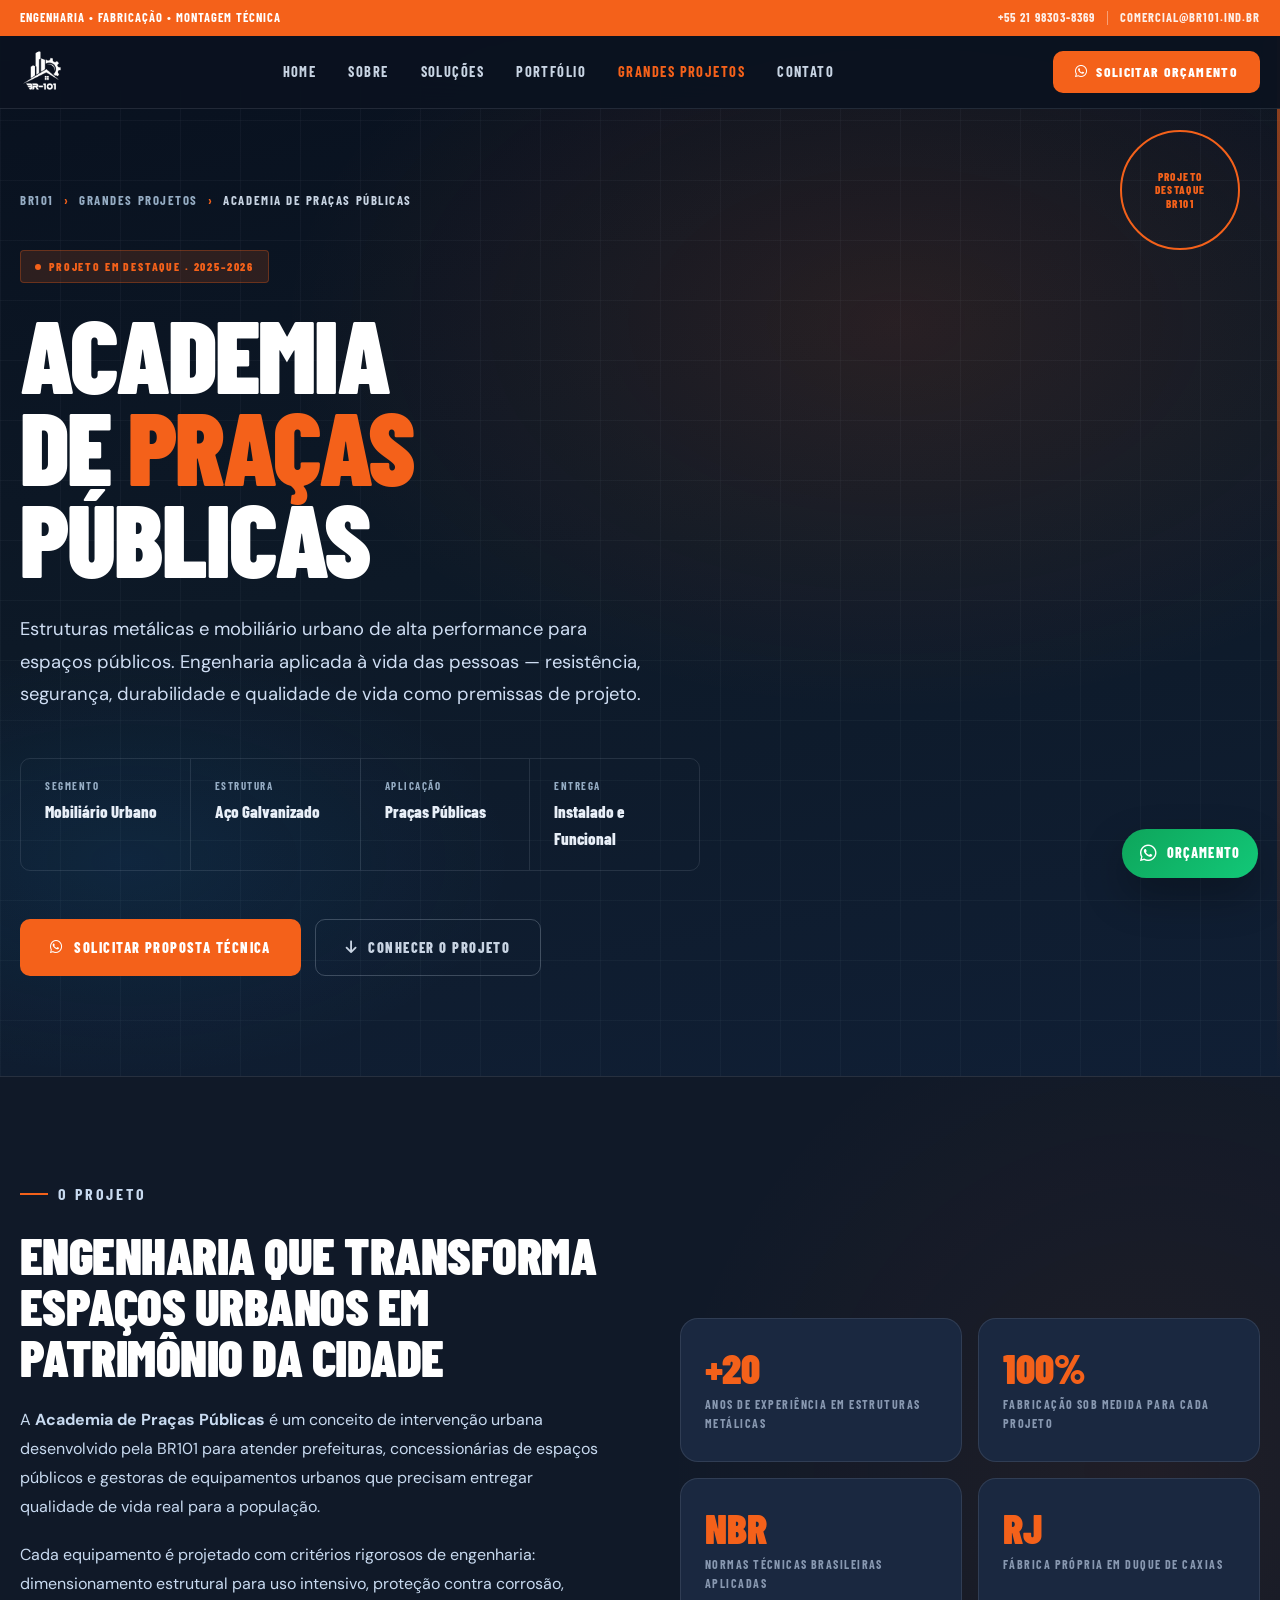
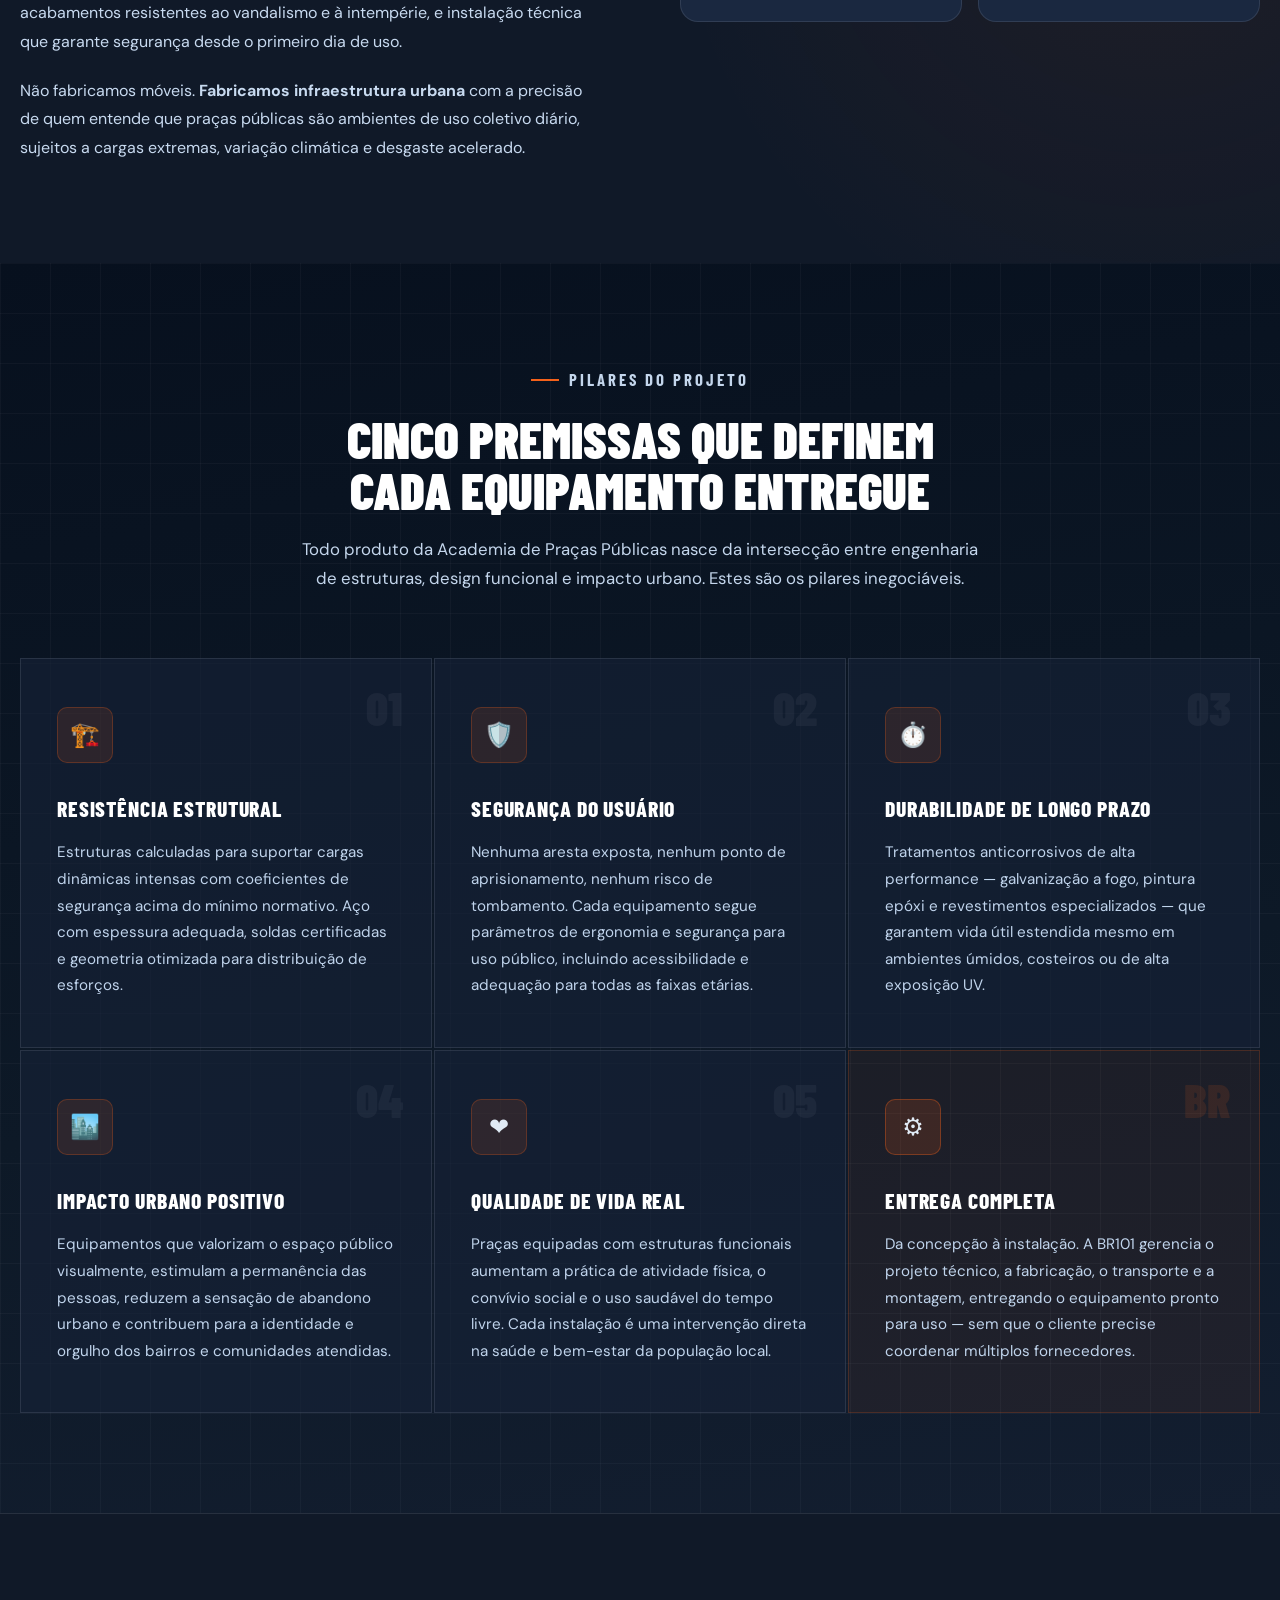
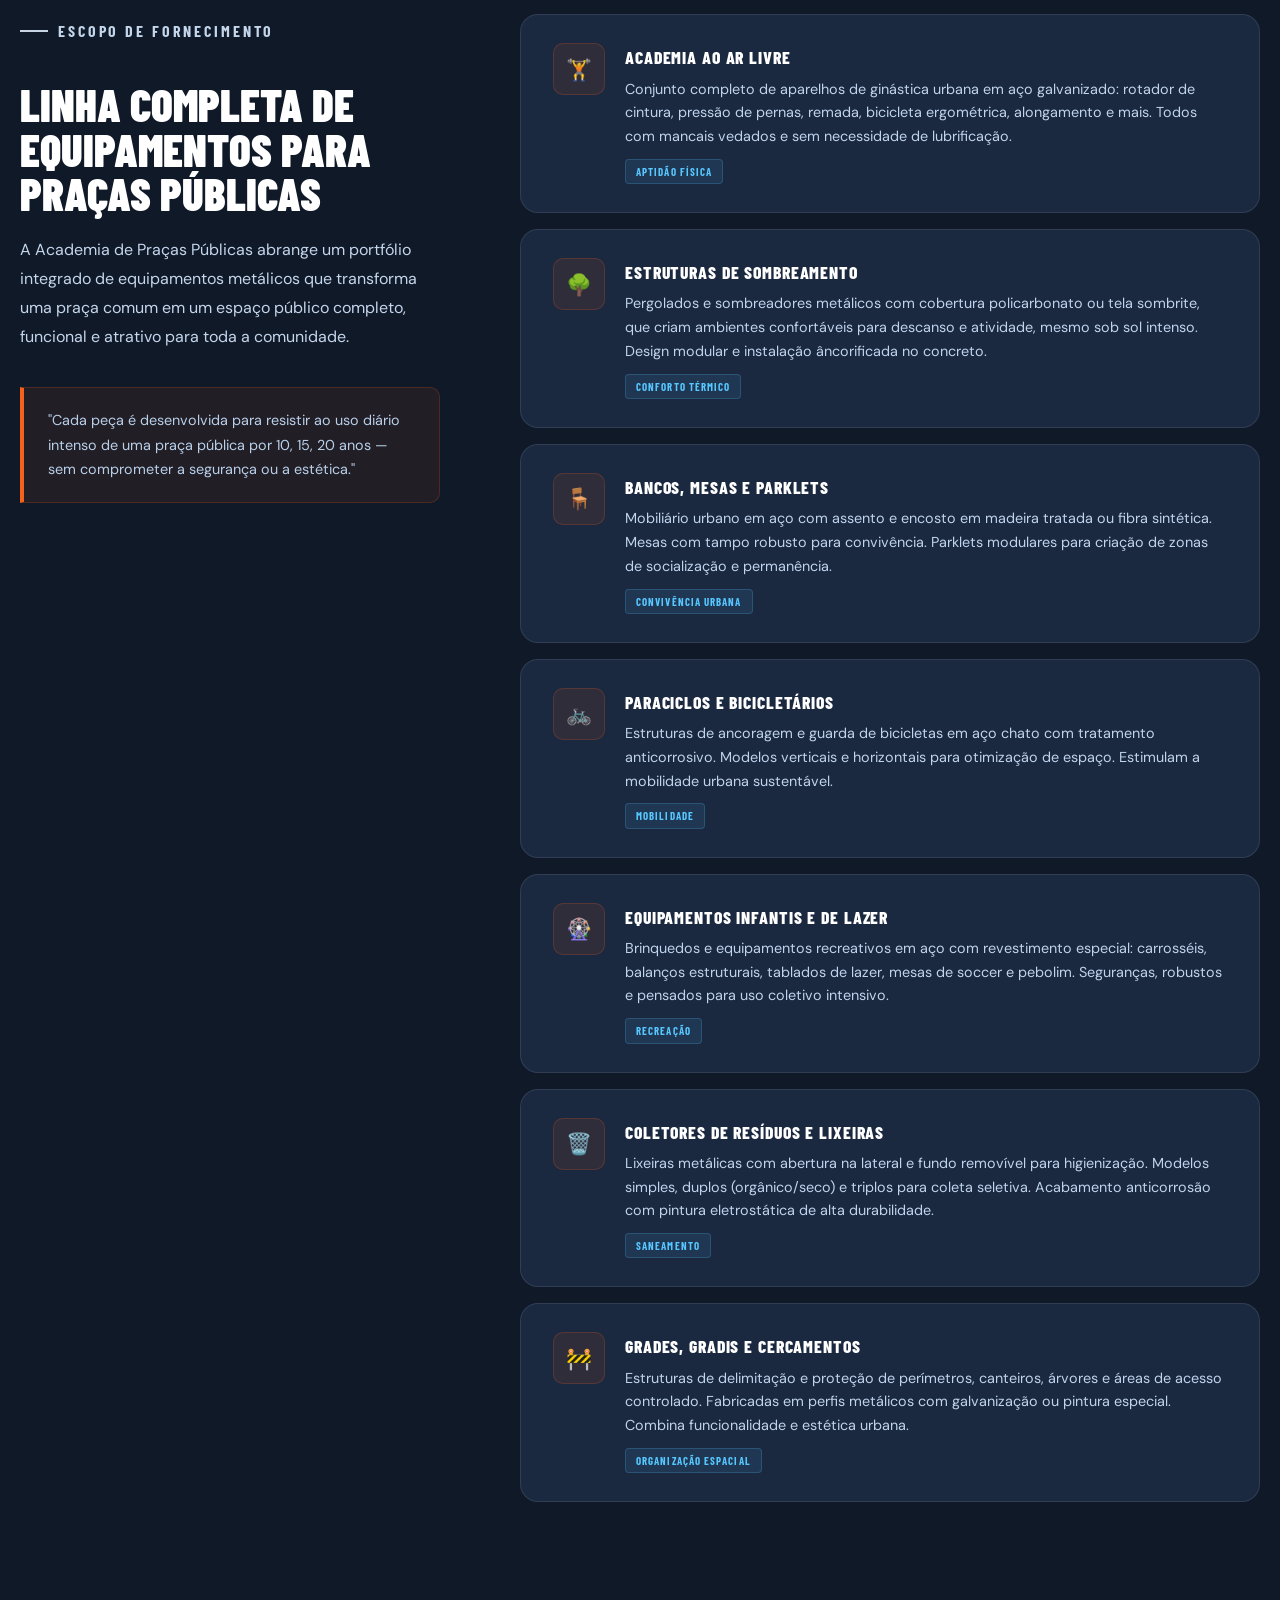
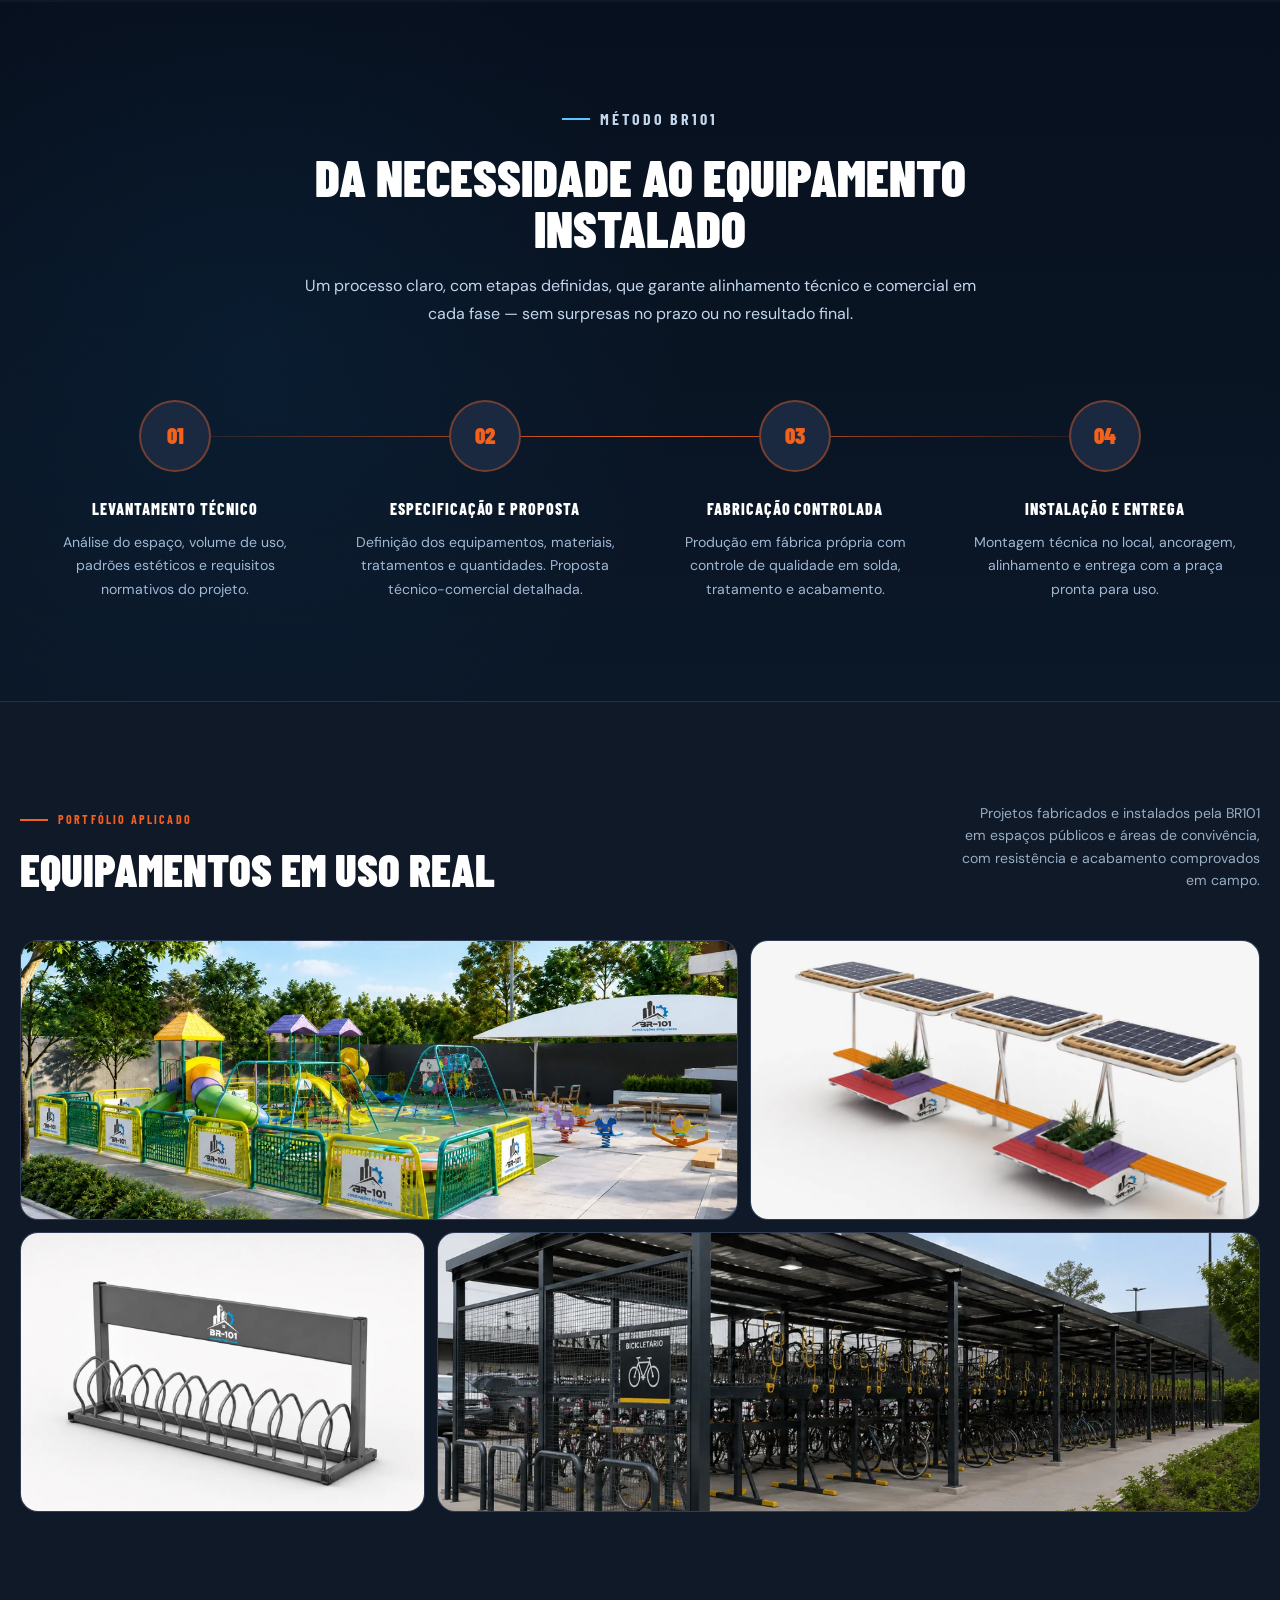
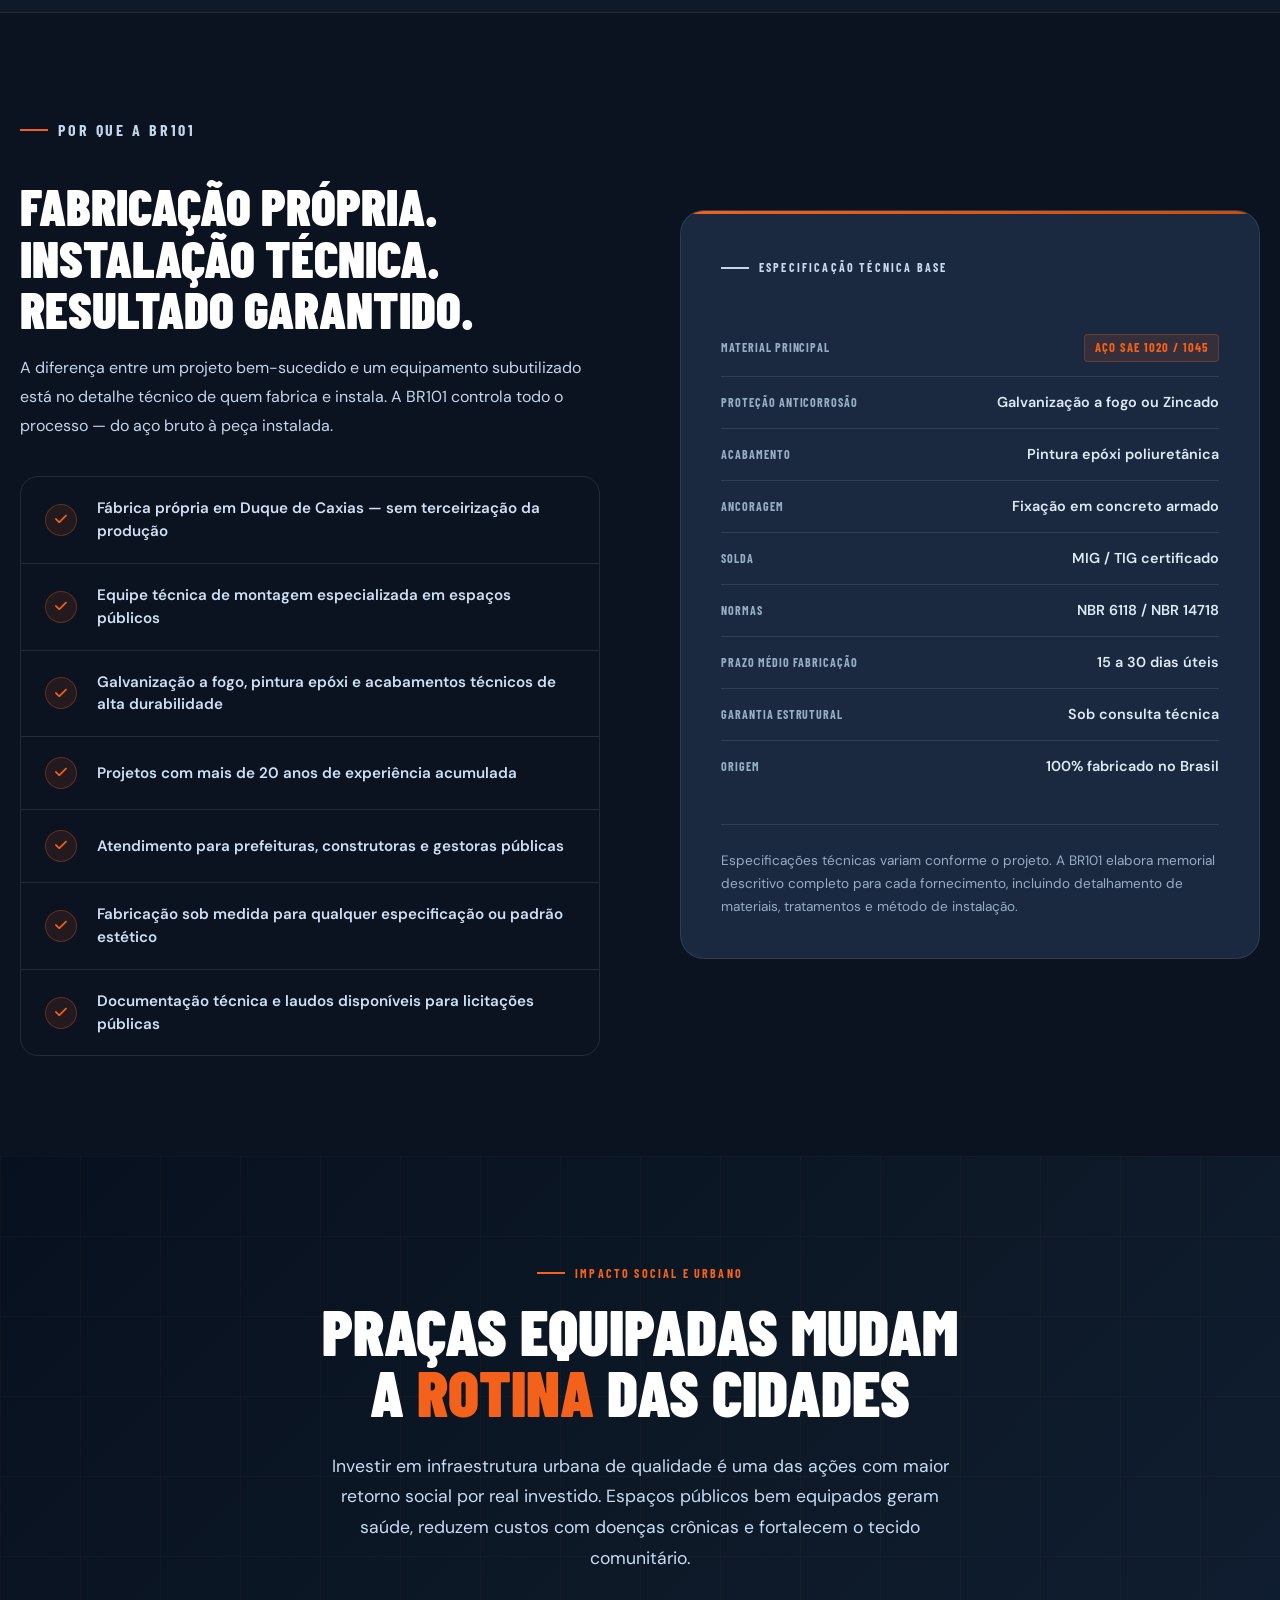
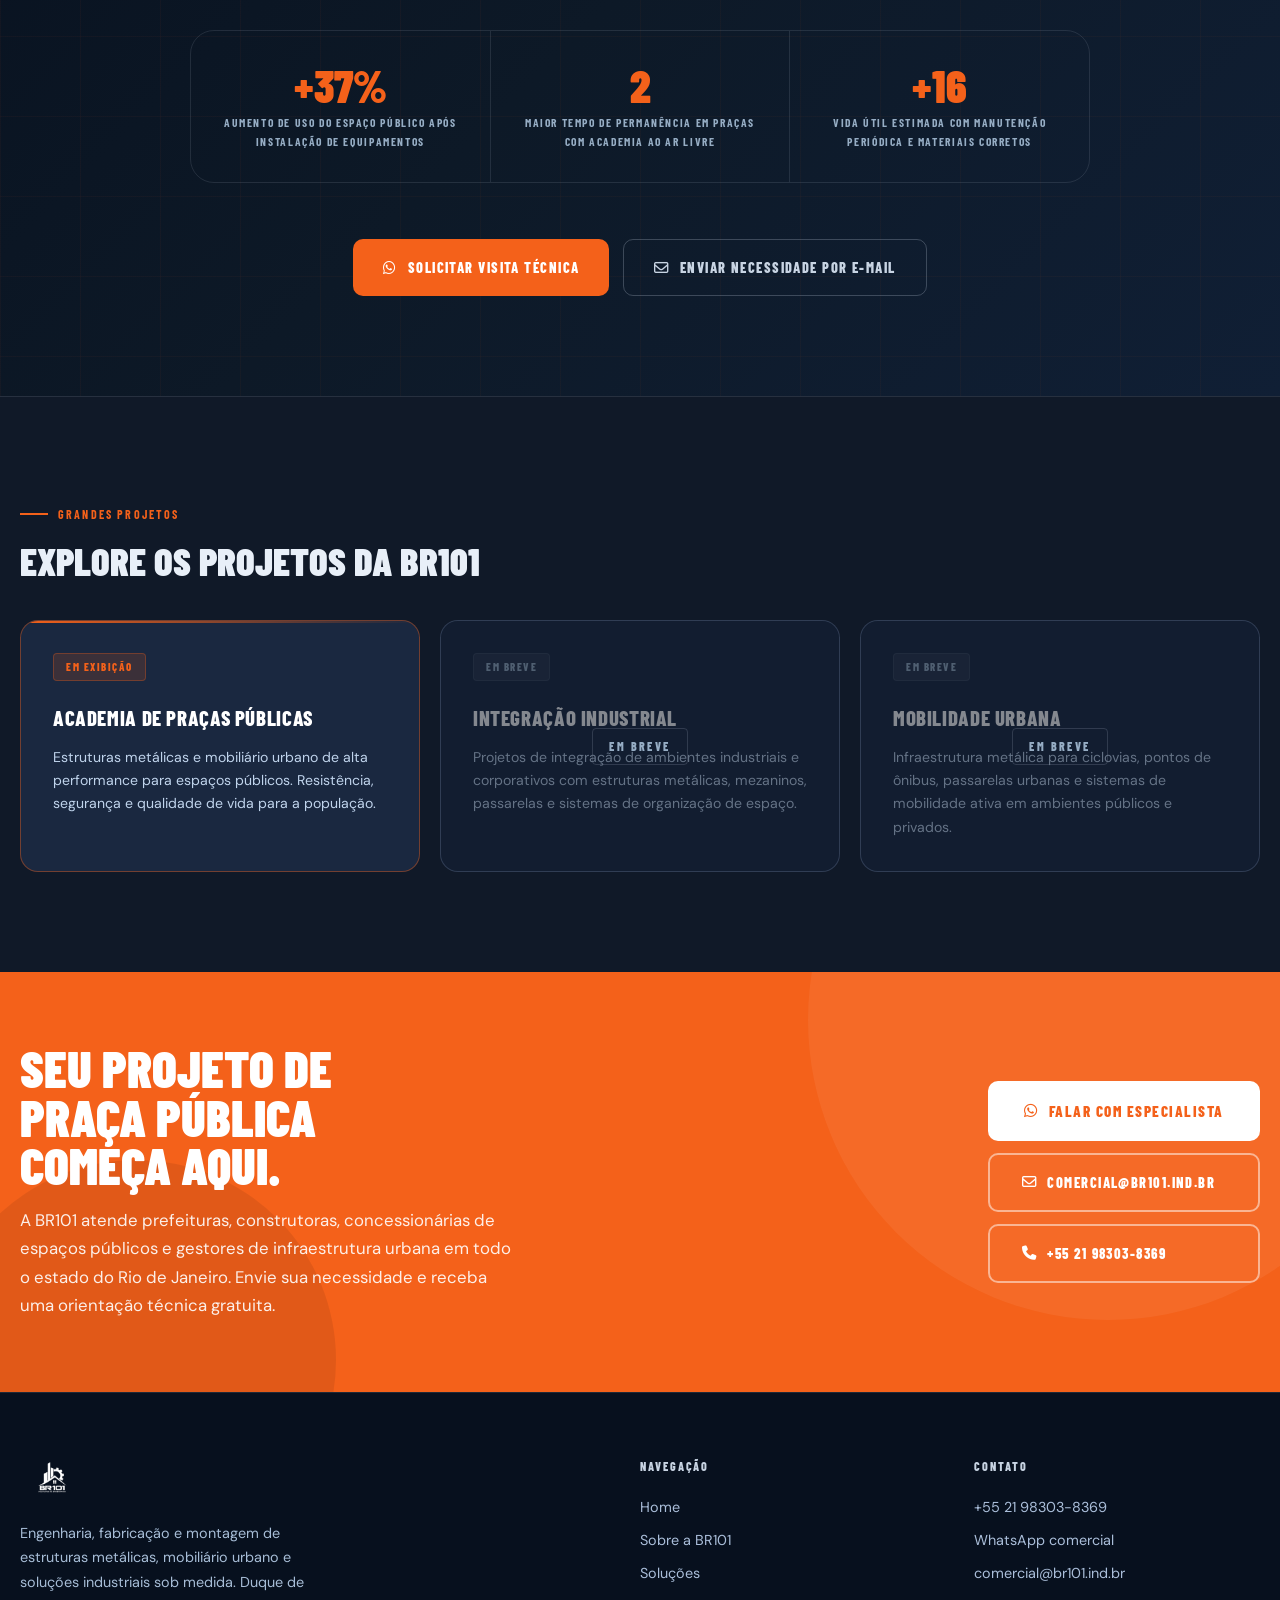
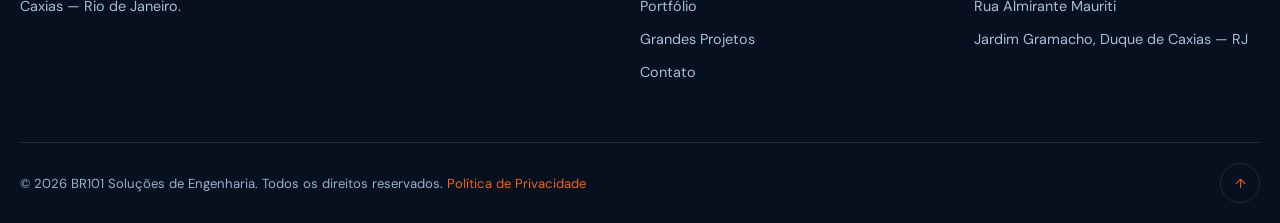
==== commit a4976773: "Melhora responsividade do site BR101" ====
--- a/grandes-projetos.html
+++ b/grandes-projetos.html
@@ -46,7 +46,10 @@
 }
 
 *, *::before, *::after { box-sizing: border-box; margin: 0; padding: 0; }
-html { scroll-behavior: smooth; }
+html {
+  scroll-behavior: smooth;
+  overflow-x: hidden;
+}
 
 body {
   font-family: 'DM Sans', 'Barlow', system-ui, sans-serif;
@@ -57,7 +60,11 @@
 }
 
 a { color: inherit; text-decoration: none; }
-img { display: block; max-width: 100%; }
+img { display: block; max-width: 100%; height: auto; }
+
+h1, h2, h3, h4 {
+  overflow-wrap: anywhere;
+}
 
 /* ============================================================
    LAYOUT UTILITIES
@@ -461,6 +468,9 @@
   text-transform: uppercase;
   border-radius: var(--r-sm);
   transition: background 0.2s, transform 0.2s, box-shadow 0.2s;
+  max-width: 100%;
+  justify-content: center;
+  text-align: center;
 }
 
 .btn-primary:hover {
@@ -483,6 +493,9 @@
   text-transform: uppercase;
   border-radius: var(--r-sm);
   transition: border-color 0.2s, color 0.2s, transform 0.2s;
+  max-width: 100%;
+  justify-content: center;
+  text-align: center;
 }
 
 .btn-ghost:hover {
@@ -1668,6 +1681,13 @@
    RESPONSIVE
 ============================================================ */
 @media (max-width: 1024px) {
+  .container { width: min(100% - 36px, 1280px); }
+  .nav { gap: 16px; }
+  .nav-links { gap: 18px; }
+  .reveal-left,
+  .reveal-right {
+    transform: translateY(28px);
+  }
   .about-grid { grid-template-columns: 1fr; gap: 48px; }
   .scope-grid { grid-template-columns: 1fr; gap: 48px; }
   .scope-sticky { position: static; }
@@ -1693,9 +1713,19 @@
 }
 
 @media (max-width: 768px) {
+  .container { width: min(100% - 32px, 1280px); }
   .section { padding: 72px 0; }
+  .header-top { display: none; }
+  .nav { height: 72px; }
+  .nav-cta { display: none; }
+  .page-hero {
+    min-height: auto;
+    padding-top: 92px;
+  }
+  .hero-content { padding: 72px 0 68px; }
   .hero-badge { display: none; }
-  .page-hero h1 { font-size: clamp(2.8rem, 10vw, 5rem); }
+  .page-hero h1 { font-size: clamp(2.45rem, 10vw, 5rem); line-height: 0.96; }
+  .hero-desc { font-size: 1rem; line-height: 1.68; }
   .hero-specs { flex-direction: column; }
   .hero-spec { border-right: none; border-bottom: 1px solid var(--line); }
   .hero-spec:last-child { border-bottom: none; }
@@ -1727,14 +1757,32 @@
     gap: 28px;
     z-index: 800;
     font-size: 1.4rem;
+    padding: 96px 22px 40px;
+    overflow-y: auto;
+  }
+  .menu-toggle.open {
+    position: fixed;
+    top: 16px;
+    right: 18px;
+    z-index: 901;
   }
   .footer-bottom { flex-direction: column; text-align: center; }
   .floating-wa span { display: none; }
   .hero-actions { flex-direction: column; }
-  .btn-primary, .btn-ghost { width: 100%; justify-content: center; }
+  .btn-primary, .btn-ghost {
+    width: 100%;
+    justify-content: center;
+    white-space: normal;
+    padding-inline: 18px;
+  }
 }
 
 @media (max-width: 480px) {
+  .container { width: min(100% - 28px, 1280px); }
+  .section { padding: 60px 0; }
+  .hero-content { padding: 62px 0 58px; }
+  .hero-label { max-width: 100%; }
+  .hero-spec { padding: 16px; }
   .gallery-mosaic { grid-template-columns: 1fr; }
   .gallery-item:nth-child(1),
   .gallery-item:nth-child(2),
@@ -1744,6 +1792,32 @@
     height: 200px;
   }
   .stats-grid { grid-template-columns: 1fr; }
+  .stat-card,
+  .pillar-card,
+  .scope-item,
+  .project-teaser { padding: 22px; }
+  .scope-item { grid-template-columns: 44px 1fr; }
+  .scope-icon {
+    width: 44px;
+    height: 44px;
+  }
+  .cta { padding: 76px 0; }
+  .cta-actions { width: 100%; }
+  .floating-wa {
+    right: 14px;
+    bottom: 14px;
+    padding: 12px 14px;
+  }
+}
+
+@media (max-width: 360px) {
+  .container { width: min(100% - 24px, 1280px); }
+  .page-hero h1 { font-size: clamp(2.1rem, 12vw, 3.2rem); }
+  .hero-breadcrumb,
+  .hero-label,
+  .eyebrow { letter-spacing: 0.1em; }
+  .btn-primary,
+  .btn-ghost { padding-inline: 16px; }
 }
 
 /* Contraste melhorado — Grandes Projetos */
@@ -2357,7 +2431,7 @@
       </div>
     </div>
 
-    <div class="hero-actions" style="justify-content:center;" class="reveal">
+    <div class="hero-actions reveal" style="justify-content:center;">
       <a class="btn-primary" href="https://wa.me/5521983038369?text=Ol%C3%A1%2C%20quero%20saber%20mais%20sobre%20o%20projeto%20Academia%20de%20Pra%C3%A7as%20P%C3%BAblicas." target="_blank" rel="noopener noreferrer">
         <i class="fa-brands fa-whatsapp"></i>
         Solicitar visita técnica
@@ -2520,15 +2594,17 @@
   const toggle = document.getElementById('menuToggle');
   const nav = document.getElementById('navLinks');
 
-  toggle.addEventListener('click', () => {
+  toggle?.addEventListener('click', () => {
     const open = nav.classList.toggle('open');
+    toggle.classList.toggle('open', open);
     toggle.setAttribute('aria-expanded', open);
     document.body.style.overflow = open ? 'hidden' : '';
   });
 
-  nav.querySelectorAll('a').forEach(a => {
+  nav?.querySelectorAll('a').forEach(a => {
     a.addEventListener('click', () => {
       nav.classList.remove('open');
+      toggle.classList.remove('open');
       toggle.setAttribute('aria-expanded', 'false');
       document.body.style.overflow = '';
     });
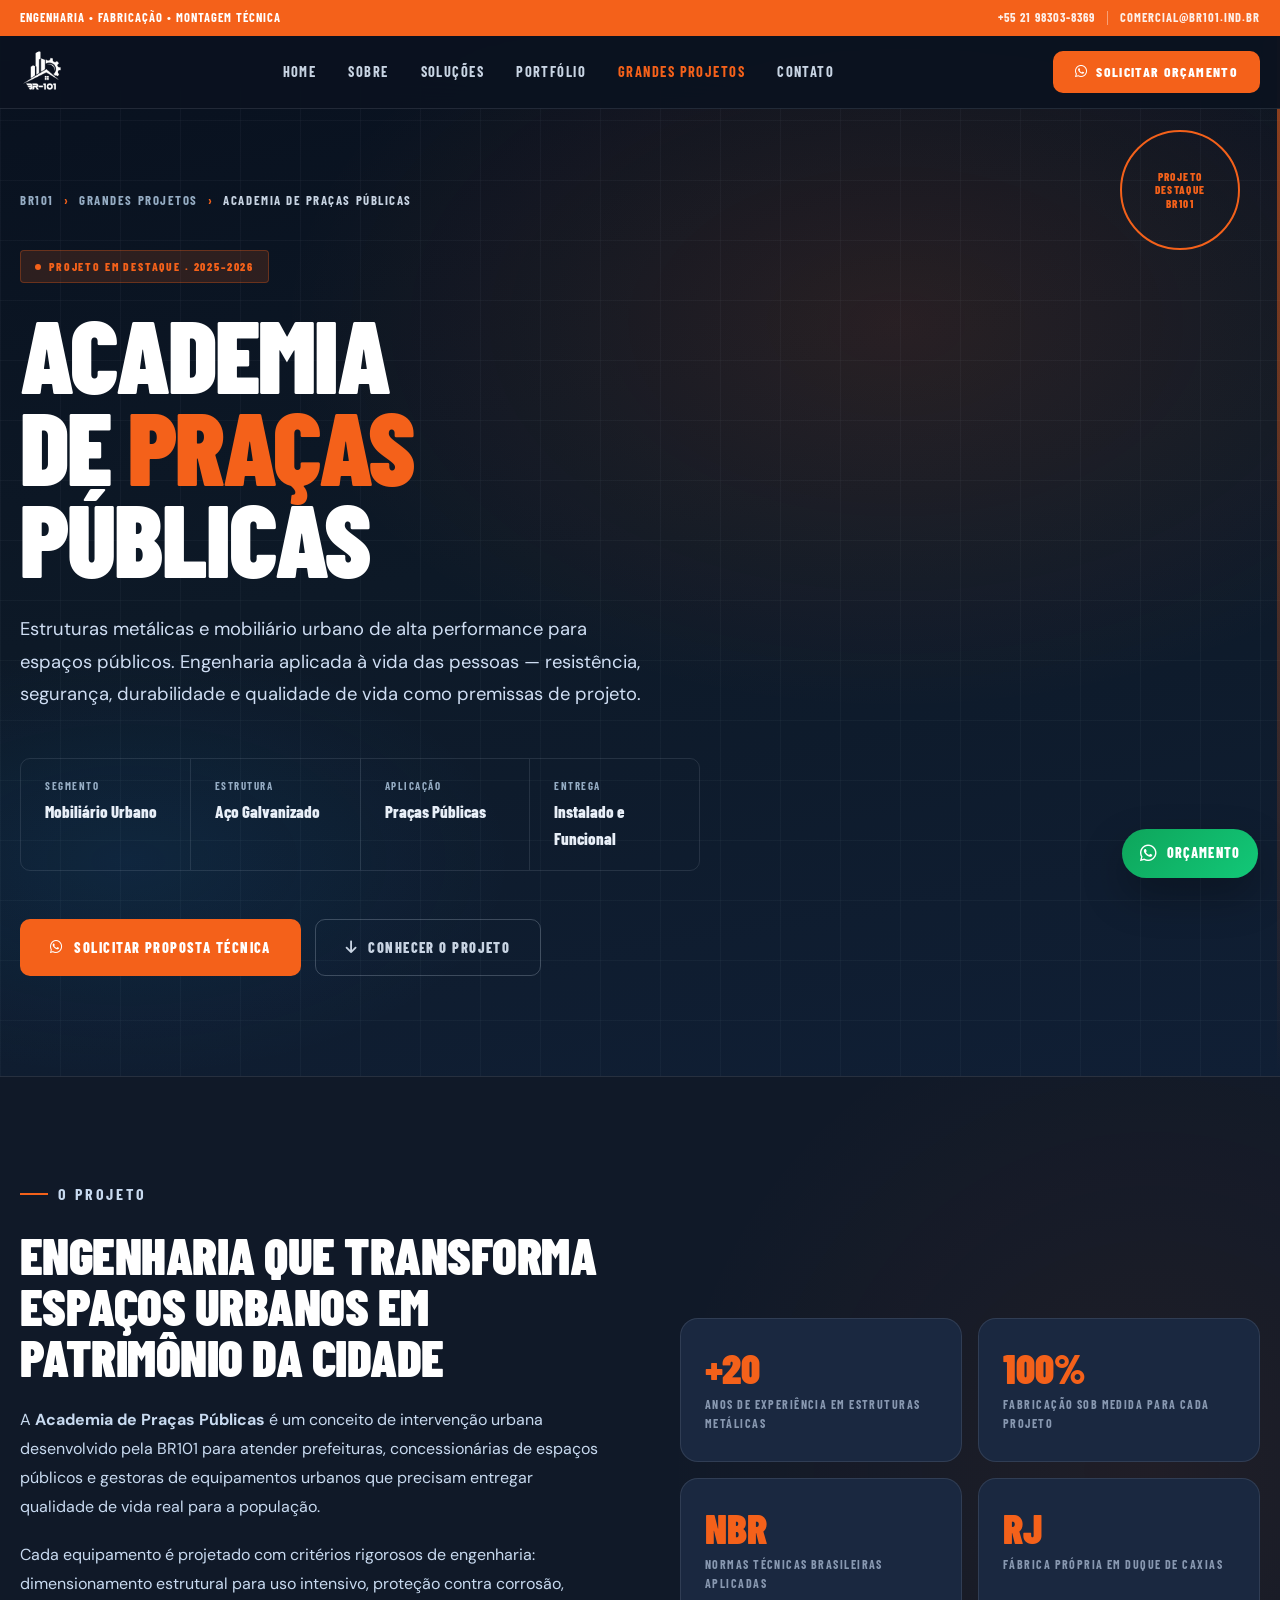
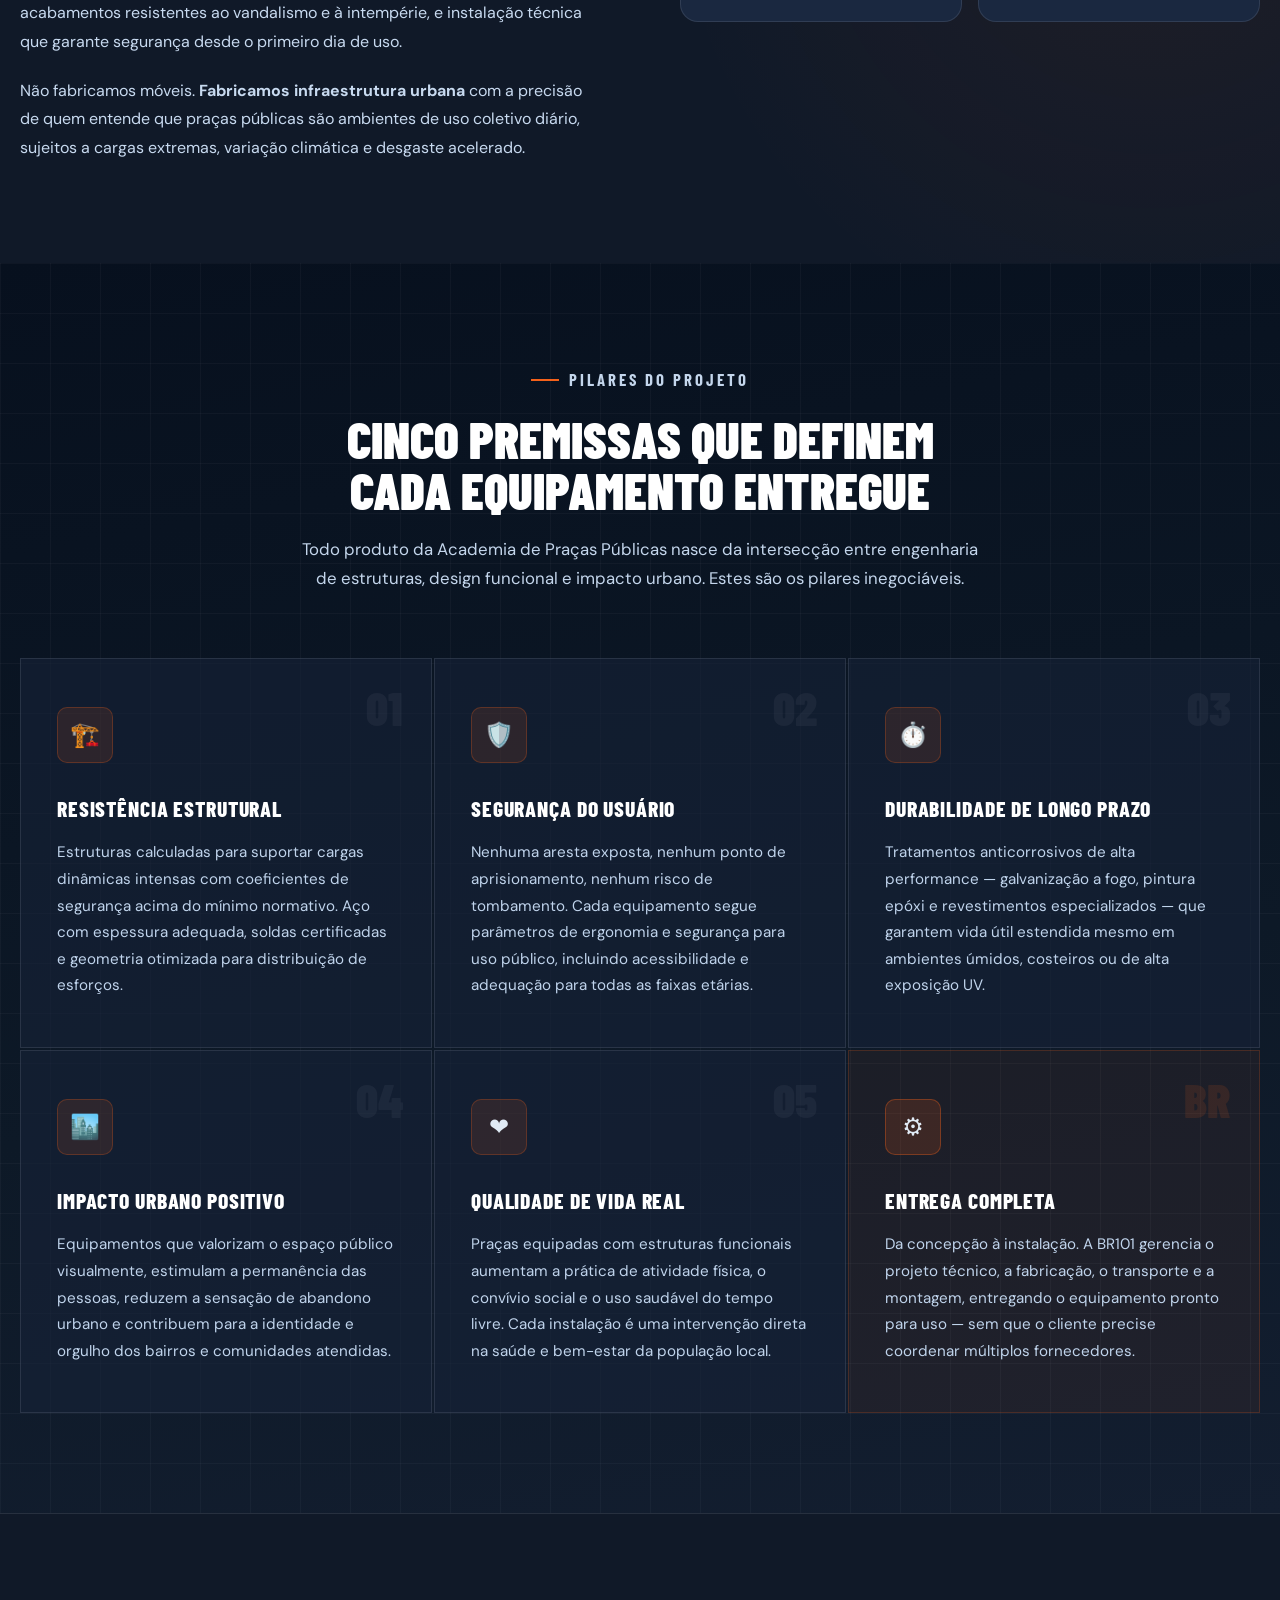
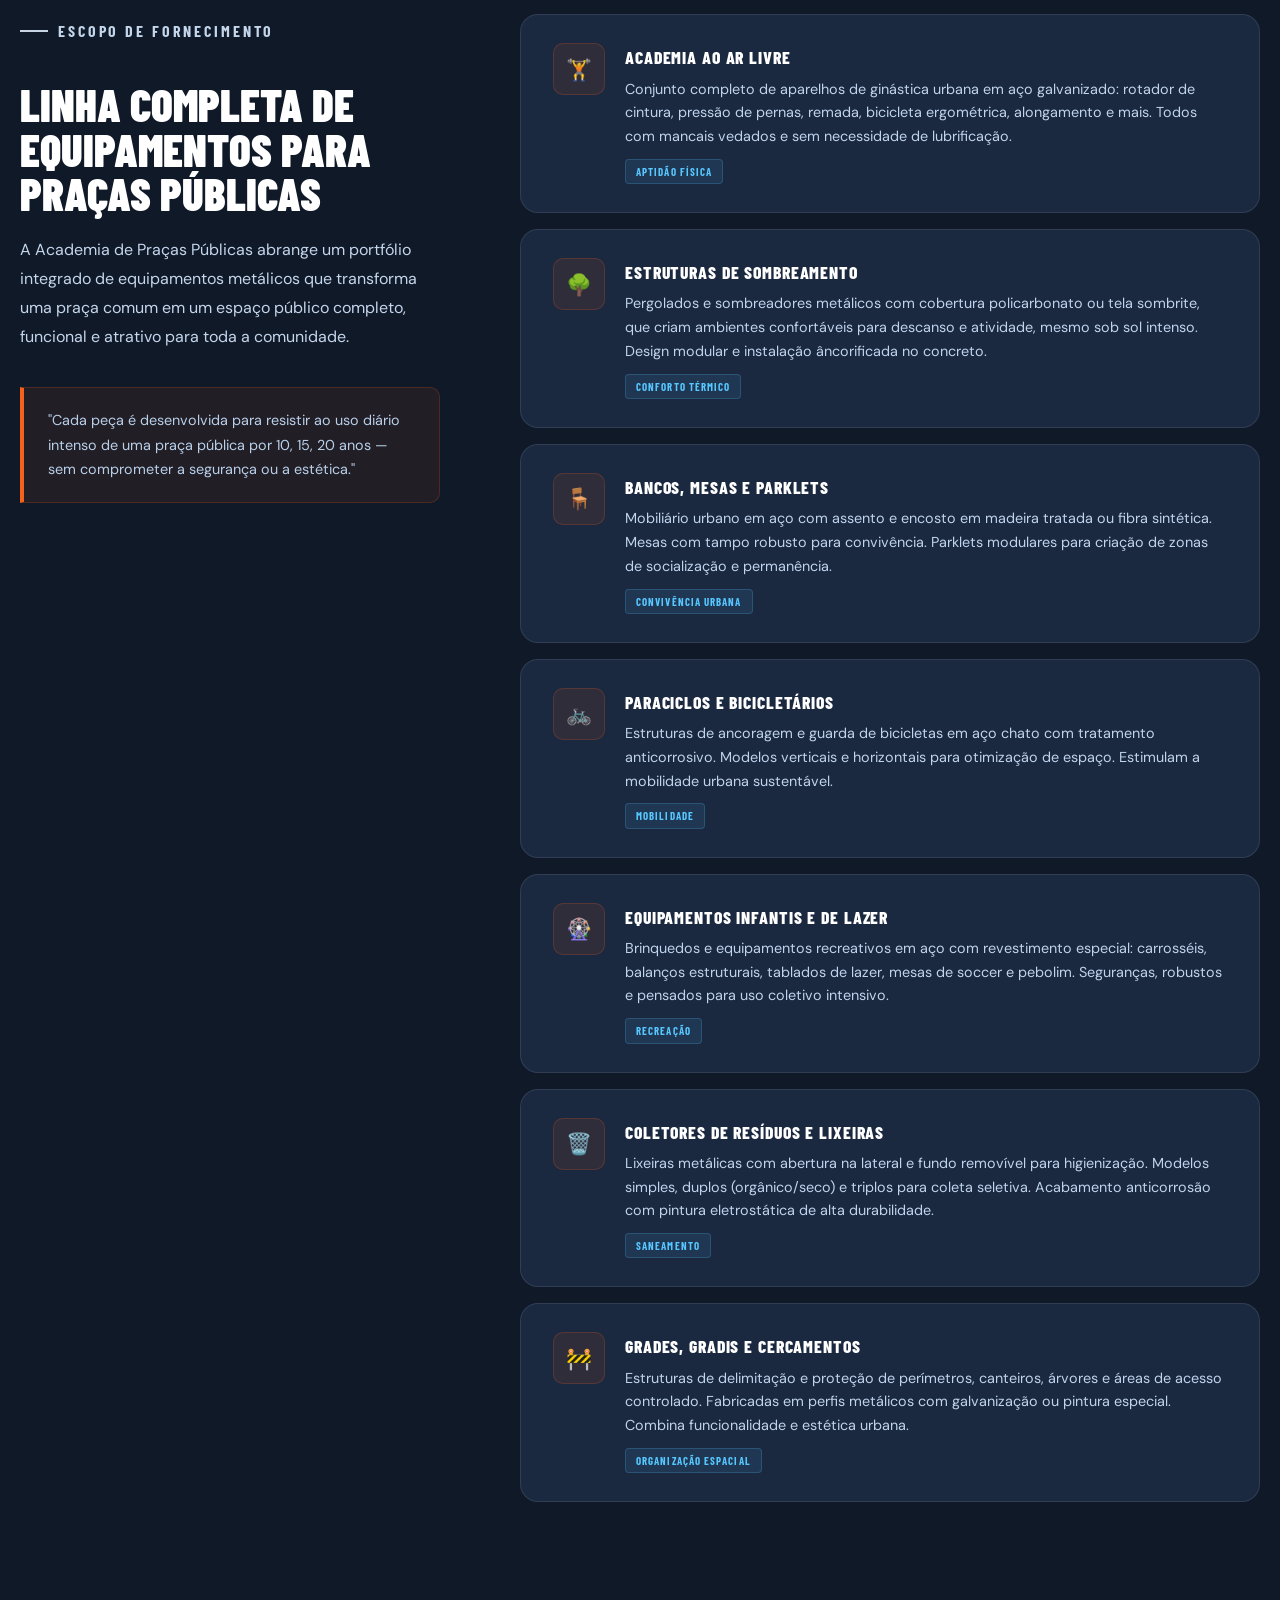
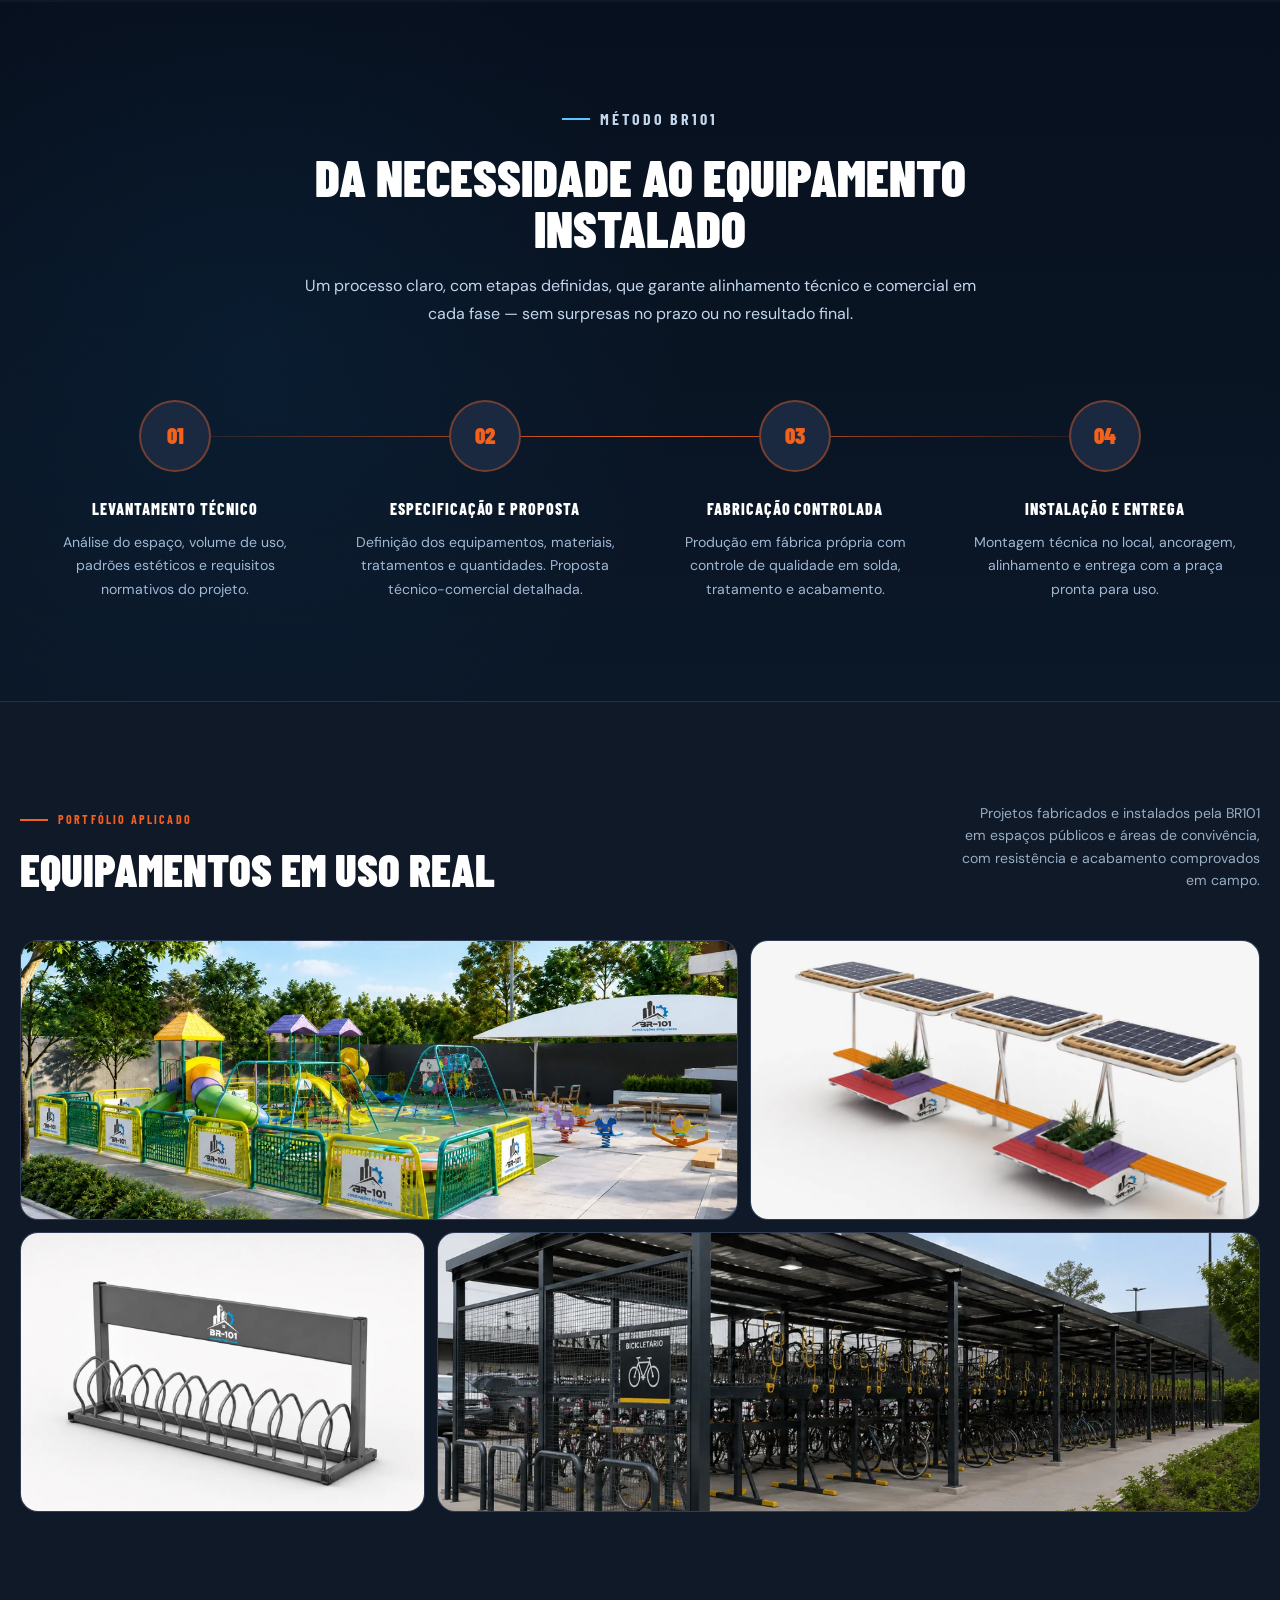
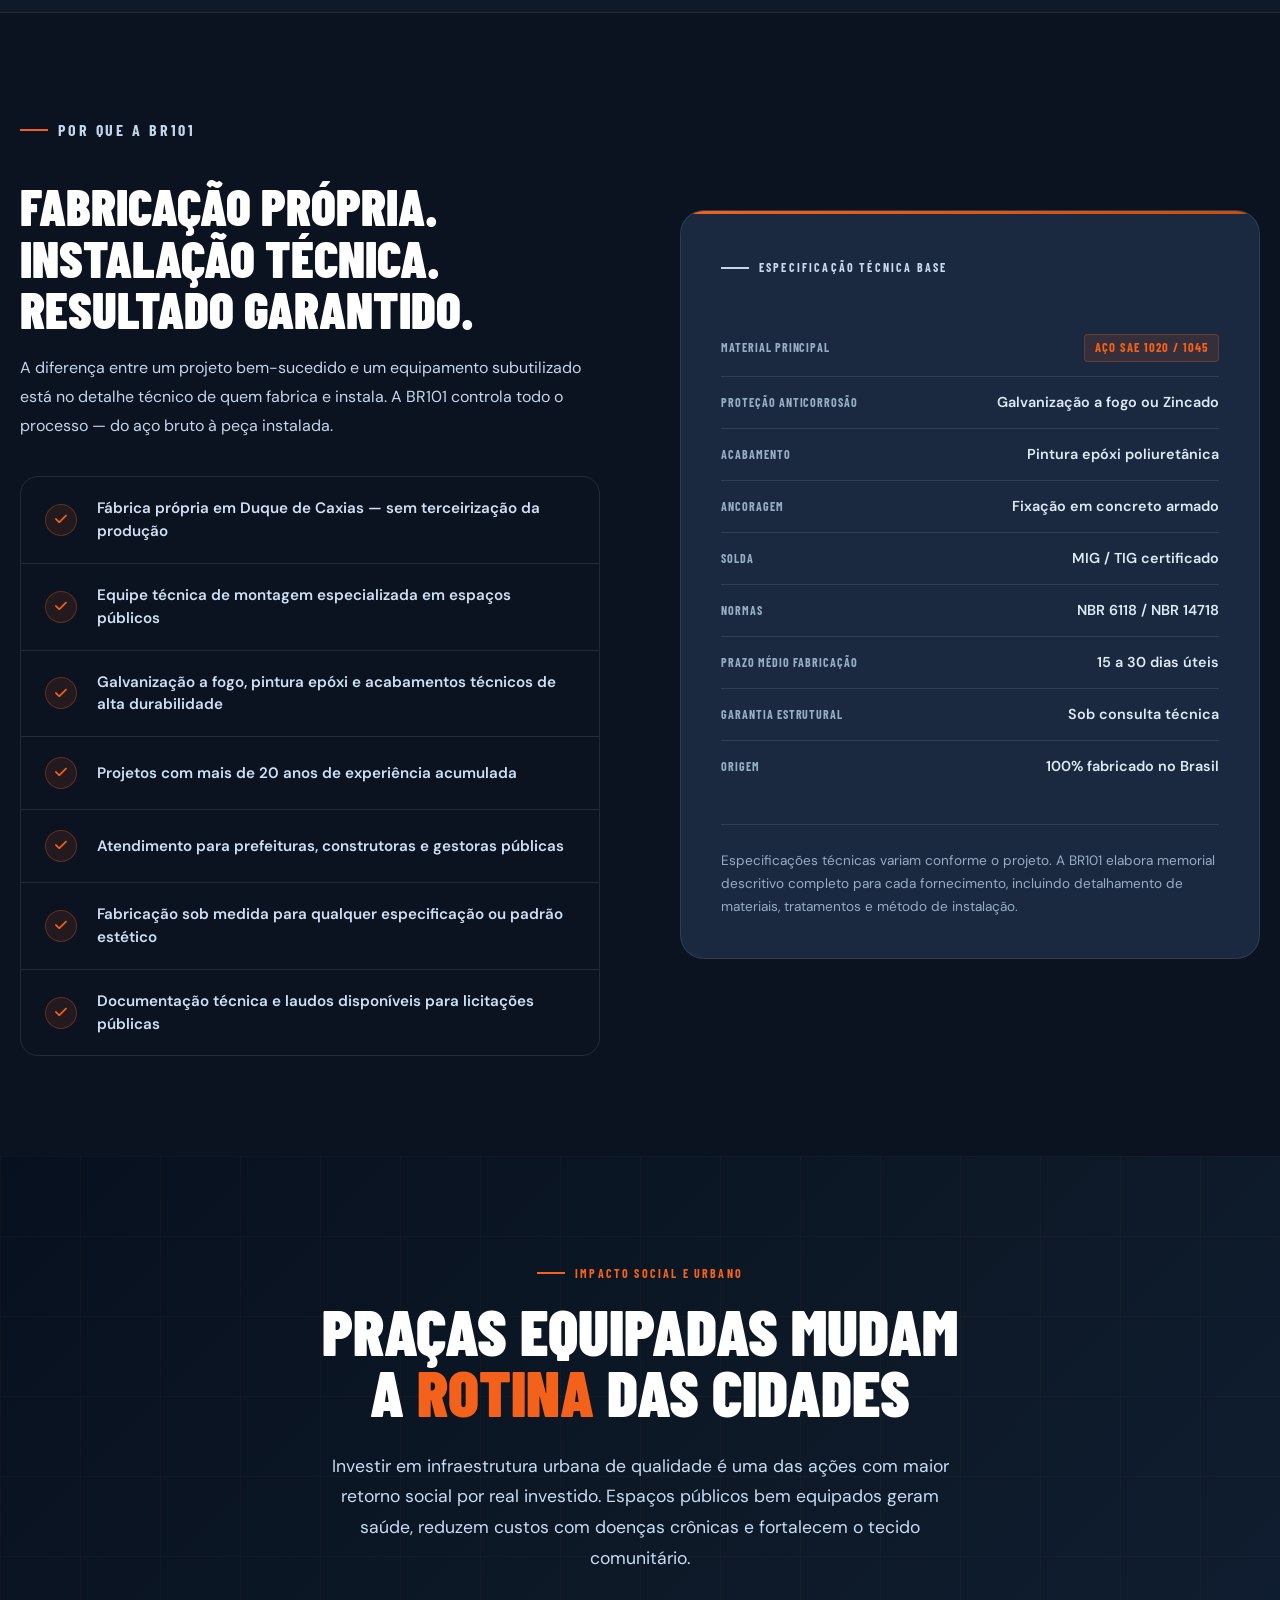
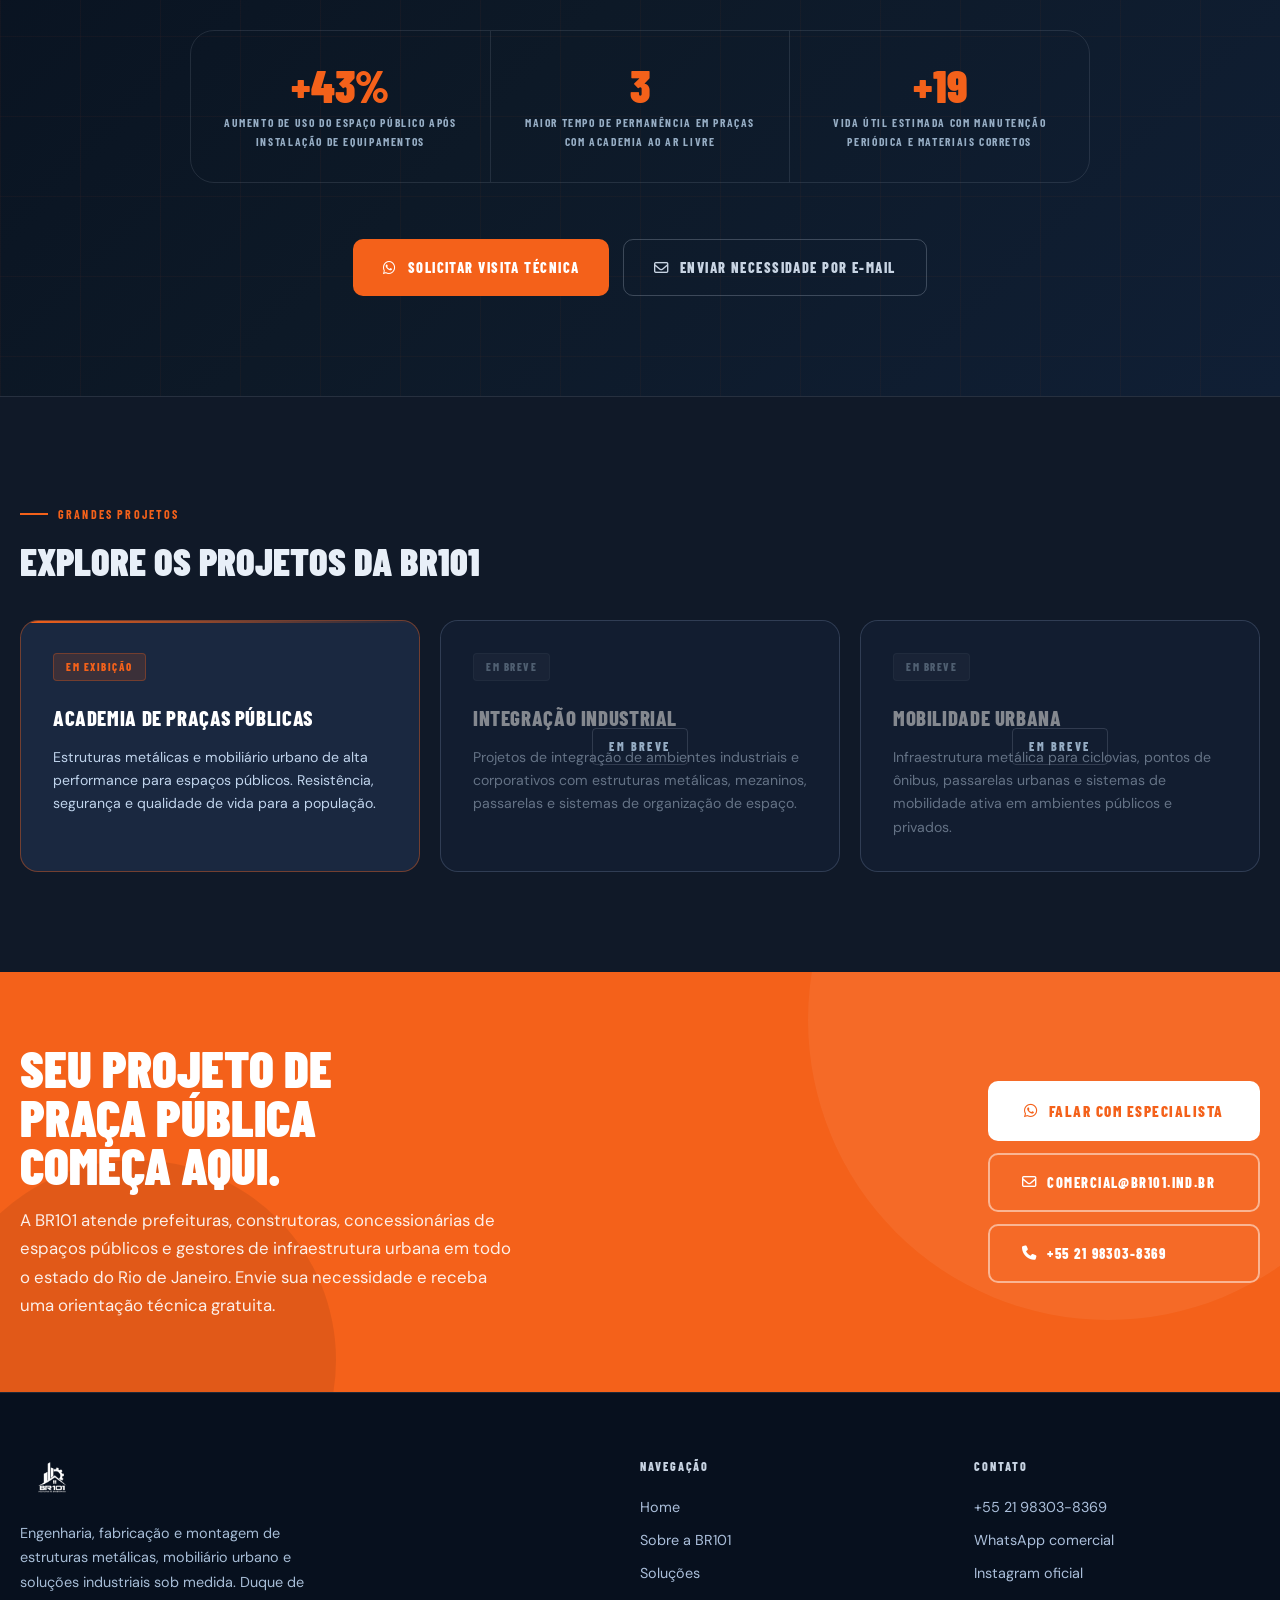
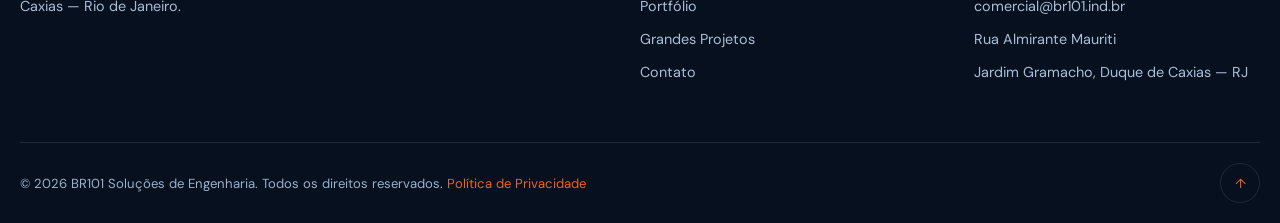
==== commit 436897bb: "Atualiza site final BR101" ====
--- a/grandes-projetos.html
+++ b/grandes-projetos.html
@@ -7,6 +7,10 @@
 <meta property="og:title" content="BR101 | Grandes Projetos — Academia de Praças Públicas"/>
 <meta property="og:description" content="Estruturas metálicas e mobiliário urbano de alta performance para espaços públicos. Resistência, segurança, durabilidade e qualidade de vida para a população."/>
 <meta property="og:type" content="website"/>
+<meta property="og:url" content="https://www.br101.ind.br/grandes-projetos.html"/>
+<meta property="og:image" content="https://www.br101.ind.br/assets/img-webp/logo-br101.webp"/>
+<meta name="twitter:image" content="https://www.br101.ind.br/assets/img-webp/logo-br101.webp"/>
+<link rel="canonical" href="https://www.br101.ind.br/grandes-projetos.html"/>
 <meta name="theme-color" content="#0b1220"/>
 <title>BR101 | Grandes Projetos — Academia de Praças Públicas</title>
 
@@ -59,6 +63,11 @@
   line-height: 1.6;
 }
 
+body.mobile-nav-open {
+  overflow: hidden;
+  touch-action: none;
+}
+
 a { color: inherit; text-decoration: none; }
 img { display: block; max-width: 100%; height: auto; }
 
@@ -184,6 +193,11 @@
   text-transform: uppercase;
 }
 
+.nav-menu {
+  display: flex;
+  align-items: center;
+}
+
 .nav-links a {
   color: var(--steel);
   transition: color 0.2s;
@@ -230,22 +244,32 @@
 
 .menu-toggle {
   display: none;
+  align-items: center;
+  justify-content: center;
   flex-direction: column;
   gap: 5px;
-  width: 36px;
+  width: 44px;
+  height: 44px;
   cursor: pointer;
   background: none;
   border: 1px solid rgba(200,212,227,0.2);
-  padding: 8px 7px;
+  padding: 0;
   border-radius: 8px;
 }
 
 .menu-toggle span {
   display: block;
+  width: 22px;
   height: 2px;
   background: var(--steel);
   border-radius: 2px;
   transition: transform 0.3s var(--ease), opacity 0.2s;
+}
+
+.menu-toggle:focus-visible,
+.nav-links a:focus-visible {
+  outline: 2px solid var(--orange);
+  outline-offset: 4px;
 }
 
 /* ============================================================
@@ -1740,31 +1764,92 @@
   .gallery-note { text-align: left; max-width: 100%; }
   .footer-main { grid-template-columns: 1fr; gap: 32px; }
   .header-top-inner { flex-direction: column; gap: 4px; font-size: 0.72rem; }
-  .nav-links { display: none; }
+  .nav-menu {
+    position: fixed;
+    inset: 0;
+    width: 100vw;
+    min-height: 100vh;
+    min-height: 100dvh;
+    height: 100vh;
+    height: 100dvh;
+    z-index: 920;
+    display: flex;
+    justify-content: flex-end;
+    padding: clamp(10px, 2.2vw, 22px);
+    background: rgba(3,8,18,0.66);
+    opacity: 0;
+    visibility: hidden;
+    pointer-events: none;
+    transition: opacity 0.28s ease, visibility 0.28s ease;
+  }
+  .nav-links {
+    align-items: stretch;
+    flex-direction: column;
+    justify-content: flex-start;
+    gap: 10px;
+    width: min(100%, 430px);
+    height: auto;
+    min-height: 0;
+    align-self: stretch;
+    margin-left: auto;
+    padding:
+      max(82px, calc(env(safe-area-inset-top) + 70px))
+      clamp(18px, 4vw, 30px)
+      max(24px, env(safe-area-inset-bottom));
+    border: 1px solid rgba(255,255,255,0.12);
+    border-radius: 22px;
+    background: linear-gradient(160deg, rgba(22,34,56,0.98), rgba(7,16,28,0.99));
+    box-shadow: -20px 0 72px rgba(0,0,0,0.42);
+    overflow-y: auto;
+    overscroll-behavior: contain;
+    opacity: 0;
+    transform: translateX(28px);
+    transition: opacity 0.28s ease, transform 0.36s var(--ease);
+  }
   .menu-toggle { display: flex; }
-  .nav-links.open {
+  .nav-menu.open {
+    opacity: 1;
+    visibility: visible;
+    pointer-events: auto;
+    backdrop-filter: blur(10px);
+  }
+  .nav-menu.open .nav-links {
+    opacity: 1;
+    transform: translateX(0);
+  }
+  .nav-menu.open .nav-links a {
     display: flex;
-    flex-direction: column;
-    position: fixed;
-    top: 0;
-    left: 0;
-    right: 0;
-    bottom: 0;
-    background: rgba(11,18,32,0.98);
-    backdrop-filter: blur(20px);
-    justify-content: center;
+    min-height: 54px;
     align-items: center;
-    gap: 28px;
-    z-index: 800;
-    font-size: 1.4rem;
-    padding: 96px 22px 40px;
-    overflow-y: auto;
+    padding: 12px 16px;
+    border: 1px solid rgba(255,255,255,0.08);
+    border-radius: 12px;
+    color: rgba(226,237,250,0.92);
+    background: rgba(255,255,255,0.045);
+    font-size: clamp(1.08rem, 3.2vw, 1.34rem);
+    white-space: normal;
   }
   .menu-toggle.open {
     position: fixed;
-    top: 16px;
-    right: 18px;
-    z-index: 901;
+    top: max(16px, env(safe-area-inset-top));
+    right: max(18px, env(safe-area-inset-right));
+    z-index: 930;
+    background: rgba(255,255,255,0.1);
+  }
+  .menu-toggle.open span:nth-child(1) {
+    transform: translateY(7px) rotate(45deg);
+  }
+  .menu-toggle.open span:nth-child(2) {
+    opacity: 0;
+    transform: scaleX(0);
+  }
+  .menu-toggle.open span:nth-child(3) {
+    transform: translateY(-7px) rotate(-45deg);
+  }
+  body.mobile-nav-open .floating-wa {
+    opacity: 0;
+    pointer-events: none;
+    transform: translateY(14px);
   }
   .footer-bottom { flex-direction: column; text-align: center; }
   .floating-wa span { display: none; }
@@ -1780,6 +1865,11 @@
 @media (max-width: 480px) {
   .container { width: min(100% - 28px, 1280px); }
   .section { padding: 60px 0; }
+  .nav-menu { padding: 8px; }
+  .nav-links {
+    border-radius: 18px;
+    padding-inline: 14px;
+  }
   .hero-content { padding: 62px 0 58px; }
   .hero-label { max-width: 100%; }
   .hero-spec { padding: 16px; }
@@ -1865,11 +1955,12 @@
     </div>
   </div>
 
-  <nav class="nav container">
+  <nav class="nav container" aria-label="NavegaÃ§Ã£o principal">
     <a class="logo" href="index.html" aria-label="BR101 — Página inicial">
       <img src="assets/img-webp/logo-br101-branca.webp" alt="BR101 Soluções de Engenharia" height="512" width="512"/>
     </a>
 
+    <div class="nav-menu" id="navMenu">
     <div class="nav-links" id="navLinks">
       <a href="index.html">Home</a>
       <a href="index.html#sobre">Sobre</a>
@@ -1878,13 +1969,14 @@
       <a href="grandes-projetos.html" class="active">Grandes Projetos</a>
       <a href="index.html#contato">Contato</a>
     </div>
+    </div>
 
     <a class="nav-cta" href="https://wa.me/5521983038369?text=Ol%C3%A1%2C%20vim%20pelo%20site%20da%20BR101%20e%20gostaria%20de%20saber%20mais%20sobre%20o%20projeto%20Academia%20de%20Pra%C3%A7as%20P%C3%BAblicas." target="_blank" rel="noopener noreferrer">
       <i class="fa-brands fa-whatsapp"></i>
       Solicitar orçamento
     </a>
 
-    <button class="menu-toggle" id="menuToggle" aria-label="Abrir menu" aria-expanded="false" type="button">
+    <button class="menu-toggle" id="menuToggle" aria-controls="navMenu" aria-label="Abrir menu" aria-expanded="false" type="button">
       <span></span>
       <span></span>
       <span></span>
@@ -2552,6 +2644,7 @@
       <h4>Contato</h4>
       <a href="tel:+5521983038369">+55 21 98303-8369</a>
       <a href="https://wa.me/5521983038369" target="_blank" rel="noopener noreferrer">WhatsApp comercial</a>
+      <a href="https://www.instagram.com/br101.construcoes/" target="_blank" rel="noopener noreferrer" aria-label="Instagram da BR101 Construções">Instagram oficial</a>
       <a href="mailto:comercial@br101.ind.br">comercial@br101.ind.br</a>
       <span>Rua Almirante Mauriti</span>
       <span>Jardim Gramacho, Duque de Caxias — RJ</span>
@@ -2592,22 +2685,73 @@
 
   /* ── Mobile menu ── */
   const toggle = document.getElementById('menuToggle');
-  const nav = document.getElementById('navLinks');
+  const nav = document.getElementById('navMenu');
+  const links = nav?.querySelectorAll('a') || [];
+  let lastFocus = null;
+
+  function isMenuOpen() {
+    return nav?.classList.contains('open');
+  }
+
+  function getFocusableMenuItems() {
+    return [...links, toggle].filter(item => item && !item.hasAttribute('disabled'));
+  }
+
+  function closeMenu() {
+    if (!isMenuOpen()) return;
+    nav.classList.remove('open');
+    toggle.classList.remove('open');
+    toggle.setAttribute('aria-expanded', 'false');
+    toggle.setAttribute('aria-label', 'Abrir menu');
+    document.body.classList.remove('mobile-nav-open');
+    if (lastFocus === toggle || nav.contains(lastFocus)) toggle.focus();
+  }
+
+  function openMenu() {
+    nav.classList.add('open');
+    toggle.classList.add('open');
+    toggle.setAttribute('aria-expanded', 'true');
+    toggle.setAttribute('aria-label', 'Fechar menu');
+    document.body.classList.add('mobile-nav-open');
+    lastFocus = document.activeElement;
+    links[0]?.focus();
+  }
 
   toggle?.addEventListener('click', () => {
-    const open = nav.classList.toggle('open');
-    toggle.classList.toggle('open', open);
-    toggle.setAttribute('aria-expanded', open);
-    document.body.style.overflow = open ? 'hidden' : '';
+    isMenuOpen() ? closeMenu() : openMenu();
   });
 
-  nav?.querySelectorAll('a').forEach(a => {
-    a.addEventListener('click', () => {
-      nav.classList.remove('open');
-      toggle.classList.remove('open');
-      toggle.setAttribute('aria-expanded', 'false');
-      document.body.style.overflow = '';
-    });
+  nav?.addEventListener('click', (e) => {
+    if (e.target === nav) closeMenu();
+  });
+
+  links.forEach(a => a.addEventListener('click', closeMenu));
+
+  window.addEventListener('resize', () => {
+    if (window.innerWidth > 768) closeMenu();
+  }, { passive: true });
+
+  document.addEventListener('keydown', (e) => {
+    if (!isMenuOpen()) return;
+
+    if (e.key === 'Escape') {
+      closeMenu();
+      return;
+    }
+
+    if (e.key !== 'Tab') return;
+
+    const items = getFocusableMenuItems();
+    const first = items[0];
+    const last = items[items.length - 1];
+
+    if (e.shiftKey && document.activeElement === first) {
+      e.preventDefault();
+      last.focus();
+    } else if (!e.shiftKey && document.activeElement === last) {
+      e.preventDefault();
+      first.focus();
+    }
   });
 
   /* ── Sticky header shadow ── */
